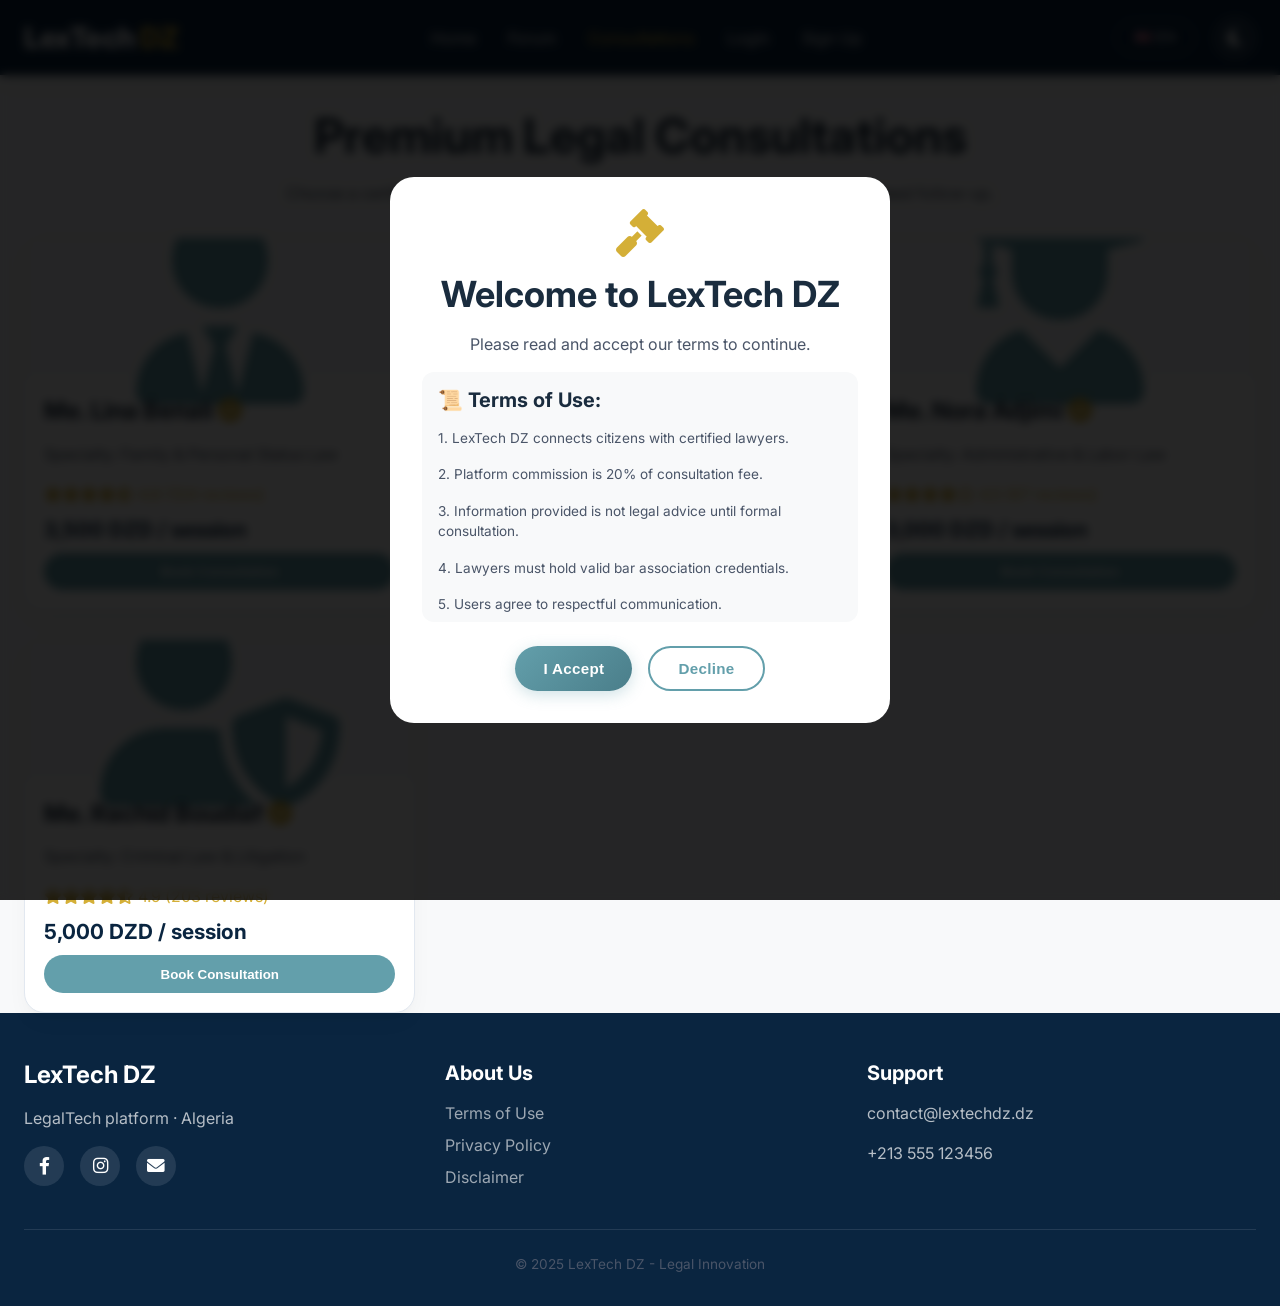
==== consultations.html @ 75316608 "Add files via upload" ====
<!DOCTYPE html>
<html lang="en">
<head>
  <meta charset="UTF-8">
  <meta name="viewport" content="width=device-width, initial-scale=1.0">
  <title>LexTech DZ - Premium Consultations</title>
  <link rel="stylesheet" href="https://cdnjs.cloudflare.com/ajax/libs/font-awesome/6.0.0-beta3/css/all.min.css">
  <link href="https://fonts.googleapis.com/css2?family=Inter:opsz,wght@300;400;500;600;700;800&display=swap" rel="stylesheet">
  <link rel="stylesheet" href="css/style.css">
  <link rel="stylesheet" href="css/responsive.css">
</head>
<body>
  <header class="site-header">
    <div class="container header-flex">
      <div class="logo"><a href="index.html">LexTech <span>DZ</span></a></div>
      <nav class="main-nav" id="mainNav">
        <ul>
          <li><a href="index.html" data-i18n="nav_home">Home</a></li>
          <li><a href="forum.html" data-i18n="nav_forum">Forum</a></li>
          <li><a href="consultations.html" class="active" data-i18n="nav_consultations">Consultations</a></li>
          <li><a href="login.html" data-i18n="nav_login">Login</a></li>
          <li><a href="register.html" data-i18n="nav_register">Sign Up</a></li>
        </ul>
      </nav>
      <div class="header-actions">
        <button id="langToggleBtn" class="lang-toggle-btn"><span id="currentLangLabel">🇬🇧 EN</span></button>
        <button id="darkModeToggle" class="dark-toggle"><i class="fas fa-moon"></i></button>
        <div class="mobile-menu-icon" id="mobileMenuIcon"><i class="fas fa-bars"></i></div>
      </div>
    </div>
  </header>

  <main>
    <div class="container">
      <div class="forum-header" style="text-align:center;">
        <h1 data-i18n="consult_title">Premium Legal Consultations</h1>
        <p data-i18n="consult_sub">Choose a certified lawyer and book a private session. Secure payment & guaranteed follow-up.</p>
      </div>

      <div class="consultations-grid" id="lawyersGrid">
        <div class="lawyer-card">
          <div class="lawyer-img"><i class="fas fa-user-tie fa-4x"></i></div>
          <div class="lawyer-info">
            <h3>Me. Lina Benali <i class="fas fa-check-circle gold-badge"></i></h3>
            <p>Specialty: Family & Personal Status Law</p>
            <div class="rating"><i class="fas fa-star"></i><i class="fas fa-star"></i><i class="fas fa-star"></i><i class="fas fa-star"></i><i class="fas fa-star-half-alt"></i> 4.8 (124 reviews)</div>
            <div class="fee">3,500 DZD / session</div>
            <button class="btn-book book-consult-btn" data-name="Me. Lina Benali" data-fee="3500" data-i18n="book_btn">Book Consultation</button>
          </div>
        </div>
        <div class="lawyer-card">
          <div class="lawyer-img"><i class="fas fa-user-astronaut fa-4x"></i></div>
          <div class="lawyer-info">
            <h3>Me. Samir Khelifa <i class="fas fa-check-circle gold-badge"></i></h3>
            <p>Specialty: Commercial & Corporate Law</p>
            <div class="rating"><i class="fas fa-star"></i><i class="fas fa-star"></i><i class="fas fa-star"></i><i class="fas fa-star"></i><i class="fas fa-star"></i> 5.0 (89 reviews)</div>
            <div class="fee">4,500 DZD / session</div>
            <button class="btn-book book-consult-btn" data-name="Me. Samir Khelifa" data-fee="4500" data-i18n="book_btn">Book Consultation</button>
          </div>
        </div>
        <div class="lawyer-card">
          <div class="lawyer-img"><i class="fas fa-user-graduate fa-4x"></i></div>
          <div class="lawyer-info">
            <h3>Me. Nora Adjimi <i class="fas fa-check-circle gold-badge"></i></h3>
            <p>Specialty: Administrative & Labor Law</p>
            <div class="rating"><i class="fas fa-star"></i><i class="fas fa-star"></i><i class="fas fa-star"></i><i class="fas fa-star"></i><i class="far fa-star"></i> 4.5 (67 reviews)</div>
            <div class="fee">3,000 DZD / session</div>
            <button class="btn-book book-consult-btn" data-name="Me. Nora Adjimi" data-fee="3000" data-i18n="book_btn">Book Consultation</button>
          </div>
        </div>
        <div class="lawyer-card">
          <div class="lawyer-img"><i class="fas fa-user-shield fa-4x"></i></div>
          <div class="lawyer-info">
            <h3>Me. Rachid Boudiaf <i class="fas fa-check-circle gold-badge"></i></h3>
            <p>Specialty: Criminal Law & Litigation</p>
            <div class="rating"><i class="fas fa-star"></i><i class="fas fa-star"></i><i class="fas fa-star"></i><i class="fas fa-star"></i><i class="fas fa-star-half-alt"></i> 4.9 (203 reviews)</div>
            <div class="fee">5,000 DZD / session</div>
            <button class="btn-book book-consult-btn" data-name="Me. Rachid Boudiaf" data-fee="5000" data-i18n="book_btn">Book Consultation</button>
          </div>
        </div>
      </div>
    </div>

    <div id="paymentModal" class="modal" style="display:none;">
      <div class="modal-content">
        <span class="close-modal">&times;</span>
        <h3>Simulate Payment</h3>
        <p>Booking with <strong id="modalLawyerName"></strong></p>
        <p>Amount: <strong id="modalAmount"></strong> DZD</p>
        <button id="simulatePayBtn" class="btn-primary">Confirm Payment</button>
        <div id="paymentResult" style="margin-top:1rem;"></div>
      </div>
    </div>
  </main>

  <footer class="footer">
    <div class="container">
      <div class="footer-grid">
        <div class="footer-col"><h3>LexTech DZ</h3><p data-i18n="footer_tagline">LegalTech platform · Algeria</p><div class="social-links"><a href="#"><i class="fab fa-facebook-f"></i></a><a href="#"><i class="fab fa-instagram"></i></a><a href="#"><i class="fas fa-envelope"></i></a></div></div>
        <div class="footer-col"><h4 data-i18n="footer_about">About Us</h4><ul><li><a href="terms.html" data-i18n="footer_terms">Terms of Use</a></li><li><a href="privacy.html" data-i18n="footer_privacy">Privacy Policy</a></li><li><a href="disclaimer.html" data-i18n="footer_disclaimer">Disclaimer</a></li></ul></div>
        <div class="footer-col"><h4 data-i18n="footer_support">Support</h4><p>contact@lextechdz.dz</p><p>+213 555 123456</p></div>
      </div>
      <div class="footer-bottom"><p>&copy; 2025 LexTech DZ - <span data-i18n="footer_copyright">Legal Innovation</span></p></div>
    </div>
  </footer>

  <script src="js/main.js"></script>
  <script src="js/payment-mock.js"></script>
  <script>
    const modal = document.getElementById('paymentModal');
    const btns = document.querySelectorAll('.book-consult-btn');
    const closeSpan = document.querySelector('.close-modal');
    const modalLawyer = document.getElementById('modalLawyerName');
    const modalAmountSpan = document.getElementById('modalAmount');
    let currentLawyerName = '', currentFee = 0;
    btns.forEach(btn => {
      btn.addEventListener('click', () => {
        currentLawyerName = btn.getAttribute('data-name');
        currentFee = parseInt(btn.getAttribute('data-fee'));
        modalLawyer.innerText = currentLawyerName;
        modalAmountSpan.innerText = currentFee;
        modal.style.display = 'flex';
      });
    });
    closeSpan.onclick = () => modal.style.display = 'none';
    window.onclick = (e) => { if(e.target === modal) modal.style.display = 'none'; };
    document.getElementById('simulatePayBtn').addEventListener('click', () => {
      if(window.LexTechPayment) {
        window.LexTechPayment.simulatePayment(currentLawyerName, currentFee);
      } else {
        const platformShare = currentFee * 0.2;
        const lawyerShare = currentFee * 0.8;
        document.getElementById('paymentResult').innerHTML = `<div style="background:#e6f7e6; padding:1rem; border-radius:8px;">✅ Payment successful! Platform (20%): ${platformShare} DZD | Lawyer receives: ${lawyerShare} DZD.</div>`;
      }
    });
  </script>
</body>
</html>
---- css/style.css ----
/* ========================================
   LEXTECH DZ - MAIN STYLESHEET
   Colors: Navy Blue (#0A2540) | Cyan (#639FAB) | Gold (#D4AF37)
   ======================================== */

/* ========== ROOT VARIABLES (الوضع النهاري) ========== */
:root {
  --primary: #0A2540;
  --primary-dark: #051a2c;
  --accent: #639FAB;
  --accent-light: #7fb9c4;
  --accent-dark: #4a7e8a;
  --gold: #D4AF37;
  --gold-light: #e6c45e;
  --gold-dark: #b8942a;
  --bg-light: #F8F9FA;
  --bg-white: #ffffff;
  --text-dark: #1a2c3e;
  --text-gray: #4a5568;
  --text-light: #718096;
  --border-light: #e2e8f0;
  --card-shadow: 0 10px 25px -5px rgba(0,0,0,0.05), 0 8px 10px -6px rgba(0,0,0,0.02);
  --card-shadow-hover: 0 20px 30px -12px rgba(0,0,0,0.1);
  --transition: all 0.3s cubic-bezier(0.4, 0, 0.2, 1);
  --radius-sm: 8px;
  --radius-md: 12px;
  --radius-lg: 20px;
  --radius-xl: 40px;
}

/* ========== DARK MODE (وضع ليلي مريح للعين) ========== */
body.dark {
  --primary: #0f172a;
  --primary-dark: #020617;
  --accent: #38bdf8;
  --accent-light: #7dd3fc;
  --accent-dark: #0284c7;
  --gold: #fbbf24;
  --gold-light: #fcd34d;
  --gold-dark: #d97706;
  --bg-light: #0f172a;
  --bg-white: #1e293b;
  --text-dark: #e2e8f0;
  --text-gray: #94a3b8;
  --text-light: #64748b;
  --border-light: #334155;
  --card-shadow: 0 10px 25px -5px rgba(0,0,0,0.3);
  --card-shadow-hover: 0 20px 30px -12px rgba(0,0,0,0.4);
}

/* ========== GLOBAL RESET & BASE ========== */
* {
  margin: 0;
  padding: 0;
  box-sizing: border-box;
}

body {
  font-family: 'Inter', sans-serif;
  background: var(--bg-light);
  color: var(--text-dark);
  transition: var(--transition);
  line-height: 1.5;
  font-size: 16px;
}

.container {
  max-width: 1280px;
  margin: 0 auto;
  padding: 0 24px;
}

/* ========== TYPOGRAPHY ========== */
h1, h2, h3, h4, h5, h6 {
  font-weight: 700;
  line-height: 1.2;
  margin-bottom: 1rem;
}

h1 { font-size: 3rem; }
h2 { font-size: 2.25rem; }
h3 { font-size: 1.5rem; }
h4 { font-size: 1.25rem; }

p {
  margin-bottom: 1rem;
  color: var(--text-gray);
}

a {
  text-decoration: none;
  color: inherit;
}

.section-title {
  text-align: center;
  margin-bottom: 3rem;
  position: relative;
}

.section-title::after {
  content: '';
  display: block;
  width: 60px;
  height: 3px;
  background: var(--gold);
  margin: 0.5rem auto 0;
  border-radius: 3px;
}

/* ========== BUTTONS STYLES (أزرار ثلاثية الأبعاد) ========== */
.btn-primary, .btn-outline, .btn-primary-sm, .btn-outline-sm {
  display: inline-flex;
  align-items: center;
  justify-content: center;
  gap: 8px;
  padding: 12px 28px;
  font-weight: 600;
  font-size: 0.95rem;
  border-radius: var(--radius-xl);
  cursor: pointer;
  transition: var(--transition);
  text-decoration: none;
  border: none;
  letter-spacing: 0.3px;
}

.btn-primary {
  background: linear-gradient(135deg, var(--accent) 0%, var(--accent-dark) 100%);
  color: white;
  box-shadow: 0 4px 15px rgba(99, 159, 171, 0.3);
}

.btn-primary:hover {
  transform: translateY(-3px);
  box-shadow: 0 8px 25px rgba(99, 159, 171, 0.4);
  background: linear-gradient(135deg, var(--accent-light) 0%, var(--accent) 100%);
}

.btn-primary:active {
  transform: translateY(2px);
  box-shadow: 0 2px 10px rgba(99, 159, 171, 0.3);
}

.btn-outline {
  background: transparent;
  color: var(--accent);
  border: 2px solid var(--accent);
}

.btn-outline:hover {
  background: var(--accent);
  color: white;
  transform: translateY(-3px);
  box-shadow: 0 8px 20px rgba(99, 159, 171, 0.3);
}

.btn-primary-sm, .btn-outline-sm {
  padding: 8px 20px;
  font-size: 0.85rem;
}

.btn-large {
  padding: 14px 36px;
  font-size: 1.1rem;
}

.btn-block {
  width: 100%;
  justify-content: center;
}

/* ========== HEADER & NAVIGATION ========== */
.site-header {
  background: var(--primary);
  padding: 1rem 0;
  position: sticky;
  top: 0;
  z-index: 1000;
  box-shadow: 0 2px 20px rgba(0,0,0,0.1);
}

.header-flex {
  display: flex;
  justify-content: space-between;
  align-items: center;
  flex-wrap: wrap;
  gap: 1.5rem;
}

.logo a {
  color: white;
  font-size: 1.8rem;
  font-weight: 800;
  text-decoration: none;
  letter-spacing: -0.5px;
}

.logo span {
  color: var(--gold);
}

.main-nav ul {
  display: flex;
  gap: 2rem;
  list-style: none;
  margin: 0;
  padding: 0;
}

.main-nav ul li a {
  color: rgba(255, 255, 255, 0.85);
  text-decoration: none;
  font-weight: 500;
  transition: var(--transition);
  padding: 0.5rem 0;
}

.main-nav ul li a:hover,
.main-nav ul li a.active {
  color: var(--gold);
}

/* ========== HEADER ACTIONS (لغة + وضع ليلي) ========== */
.header-actions {
  display: flex;
  align-items: center;
  gap: 1.2rem;
}

/* زر اللغة الواحد (يتنقل بين EN/FR/AR) */
.lang-toggle-btn {
  background: transparent;
  border: 1px solid rgba(255, 255, 255, 0.3);
  color: white;
  padding: 8px 18px;
  border-radius: var(--radius-xl);
  cursor: pointer;
  font-weight: 500;
  font-size: 0.9rem;
  transition: var(--transition);
}

.lang-toggle-btn:hover {
  background: var(--gold);
  color: var(--primary);
  border-color: var(--gold);
  transform: translateY(-2px);
}

/* زر الوضع الليلي */
.dark-toggle {
  background: rgba(255, 255, 255, 0.1);
  border: 1px solid rgba(255, 255, 255, 0.3);
  border-radius: 50%;
  width: 42px;
  height: 42px;
  display: flex;
  align-items: center;
  justify-content: center;
  cursor: pointer;
  transition: var(--transition);
  color: white;
  font-size: 1.2rem;
}

.dark-toggle:hover {
  background: var(--gold);
  color: var(--primary);
  transform: rotate(15deg);
  border-color: var(--gold);
}

body.dark .dark-toggle {
  background: rgba(255, 255, 255, 0.15);
}

/* أيقونة القائمة للجوال */
.mobile-menu-icon {
  display: none;
  font-size: 1.5rem;
  color: white;
  cursor: pointer;
}

/* ========== HERO SECTION ========== */
.hero {
  position: relative;
  min-height: 90vh;
  display: flex;
  align-items: center;
  background-size: cover;
  background-position: center;
  background-repeat: no-repeat;
}

.hero::before {
  content: '';
  position: absolute;
  top: 0;
  left: 0;
  right: 0;
  bottom: 0;
  background: rgba(0, 0, 0, 0.65);
  z-index: 1;
}

.hero .container {
  position: relative;
  z-index: 2;
}

.hero-content {
  max-width: 700px;
}

.hero-content h1 {
  color: white;
  font-size: 3.2rem;
  font-weight: 800;
  margin-bottom: 1.2rem;
  text-shadow: 0 2px 10px rgba(0,0,0,0.3);
}

.hero-content p {
  color: rgba(255,255,255,0.9);
  font-size: 1.2rem;
  margin-bottom: 2rem;
  text-shadow: 0 1px 5px rgba(0,0,0,0.2);
}

.hero-buttons {
  display: flex;
  gap: 1rem;
  flex-wrap: wrap;
  margin-bottom: 2rem;
}

/* ========== STATS SECTION ========== */
.stats-row {
  display: flex;
  gap: 2.5rem;
  flex-wrap: wrap;
  margin-top: 1rem;
}

.stat {
  text-align: center;
}

.stat span:first-child {
  font-size: 2rem;
  font-weight: 800;
  color: var(--gold);
  display: block;
  margin-bottom: 0.25rem;
}

.stat span:last-child {
  color: rgba(255,255,255,0.8);
  font-size: 0.9rem;
}

/* ========== FEATURES SECTION ========== */
.features {
  padding: 5rem 0;
}

.features-grid {
  display: grid;
  grid-template-columns: repeat(auto-fit, minmax(280px, 1fr));
  gap: 2rem;
}

.feature-card {
  background: var(--bg-white);
  padding: 2rem;
  border-radius: var(--radius-lg);
  text-align: center;
  transition: var(--transition);
  box-shadow: var(--card-shadow);
  border: 1px solid var(--border-light);
}

.feature-card:hover {
  transform: translateY(-8px);
  box-shadow: var(--card-shadow-hover);
}

.feature-card i {
  font-size: 2.5rem;
  color: var(--accent);
  margin-bottom: 1rem;
}

.feature-card h3 {
  margin-bottom: 0.75rem;
  font-size: 1.3rem;
  color: var(--text-dark);
}

.feature-card p {
  color: var(--text-gray);
  font-size: 0.95rem;
  line-height: 1.5;
}

/* ========== CTA BANNER ========== */
.cta-banner {
  background: linear-gradient(135deg, var(--primary) 0%, var(--primary-dark) 100%);
  padding: 4rem 0;
  text-align: center;
  color: white;
}

.cta-banner h2 {
  color: white;
  margin-bottom: 1.5rem;
}

.cta-banner .btn-primary {
  background: var(--gold);
  color: var(--primary);
  box-shadow: none;
}

.cta-banner .btn-primary:hover {
  background: var(--gold-light);
  transform: translateY(-3px);
}

/* ========== FOOTER ========== */
.footer {
  background: var(--primary);
  color: white;
  padding: 3rem 0 1rem;
  margin-top: 0;
}

.footer-grid {
  display: grid;
  grid-template-columns: repeat(auto-fit, minmax(220px, 1fr));
  gap: 2rem;
  margin-bottom: 2rem;
}

.footer-col h3, .footer-col h4 {
  color: white;
  margin-bottom: 1rem;
}

.footer-col p {
  color: rgba(255, 255, 255, 0.7);
}

.footer-col ul {
  list-style: none;
  padding: 0;
}

.footer-col ul li {
  margin-bottom: 0.5rem;
}

.footer-col ul li a {
  color: rgba(255, 255, 255, 0.6);
  text-decoration: none;
  transition: var(--transition);
}

.footer-col ul li a:hover {
  color: var(--gold);
}

/* Social Links */
.social-links {
  display: flex;
  gap: 1rem;
  margin-top: 1rem;
}

.social-links a {
  display: flex;
  align-items: center;
  justify-content: center;
  width: 40px;
  height: 40px;
  background: rgba(255, 255, 255, 0.1);
  border-radius: 50%;
  color: white;
  text-decoration: none;
  transition: var(--transition);
  font-size: 1.1rem;
}

.social-links a:hover {
  background: var(--gold);
  color: var(--primary);
  transform: translateY(-3px);
}

.footer-bottom {
  text-align: center;
  padding-top: 1.5rem;
  border-top: 1px solid rgba(255, 255, 255, 0.1);
  color: rgba(255, 255, 255, 0.5);
  font-size: 0.85rem;
}

/* ========== AUTH PAGES (Login & Register) ========== */
.auth-container {
  display: flex;
  justify-content: center;
  align-items: center;
  min-height: 80vh;
  padding: 2rem;
}

.auth-card {
  background: var(--bg-white);
  padding: 2rem;
  border-radius: var(--radius-lg);
  width: 100%;
  max-width: 450px;
  box-shadow: var(--card-shadow);
  border: 1px solid var(--border-light);
}

.auth-card h2 {
  text-align: center;
  margin-bottom: 1.5rem;
}

.role-tabs {
  display: flex;
  gap: 0.5rem;
  margin-bottom: 1.5rem;
}

.role-tab {
  flex: 1;
  padding: 0.6rem;
  background: var(--bg-light);
  border: 1px solid var(--border-light);
  border-radius: var(--radius-xl);
  cursor: pointer;
  transition: var(--transition);
  font-weight: 500;
}

.role-tab.active {
  background: var(--accent);
  color: white;
  border-color: var(--accent);
}

input, select, textarea {
  width: 100%;
  padding: 0.8rem 1rem;
  margin: 0.5rem 0;
  border: 1px solid var(--border-light);
  border-radius: var(--radius-sm);
  background: var(--bg-white);
  color: var(--text-dark);
  transition: var(--transition);
}

input:focus {
  outline: none;
  border-color: var(--accent);
  box-shadow: 0 0 0 3px rgba(99, 159, 171, 0.2);
}

.form-note {
  font-size: 0.75rem;
  color: var(--text-light);
  margin-top: -0.25rem;
  display: block;
}

.error-message {
  color: #e11d48;
  font-size: 0.85rem;
  margin-top: 0.5rem;
  text-align: center;
}

/* ========== FORUM PAGE STYLES ========== */
.forum-header {
  text-align: center;
  margin: 2rem 0;
}

.forum-categories {
  display: flex;
  flex-wrap: wrap;
  gap: 0.8rem;
  justify-content: center;
  margin-bottom: 2rem;
}

.cat-btn {
  background: var(--bg-white);
  border: 1px solid var(--border-light);
  padding: 0.5rem 1.2rem;
  border-radius: var(--radius-xl);
  cursor: pointer;
  transition: var(--transition);
  font-weight: 500;
}

.cat-btn.active {
  background: var(--accent);
  color: white;
  border-color: var(--accent);
}

.question-card {
  background: var(--bg-white);
  border-radius: var(--radius-lg);
  padding: 1.5rem;
  margin-bottom: 1.5rem;
  box-shadow: var(--card-shadow);
  border: 1px solid var(--border-light);
}

.verified-answer {
  background: rgba(212, 175, 55, 0.1);
  border-left: 4px solid var(--gold);
  padding: 1rem;
  margin-top: 1rem;
  border-radius: var(--radius-sm);
}

.gold-badge {
  color: var(--gold);
  margin-right: 6px;
}

/* ========== CONSULTATIONS PAGE ========== */
.consultations-grid {
  display: grid;
  grid-template-columns: repeat(auto-fill, minmax(300px, 1fr));
  gap: 1.8rem;
  margin-top: 2rem;
}

.lawyer-card {
  background: var(--bg-white);
  border-radius: var(--radius-lg);
  overflow: hidden;
  transition: var(--transition);
  box-shadow: var(--card-shadow);
  border: 1px solid var(--border-light);
}

.lawyer-card:hover {
  transform: translateY(-5px);
  box-shadow: var(--card-shadow-hover);
}

.lawyer-img {
  background: var(--bg-light);
  height: 140px;
  display: flex;
  align-items: center;
  justify-content: center;
  font-size: 3rem;
  color: var(--accent);
}

.lawyer-info {
  padding: 1.2rem;
}

.rating {
  color: var(--gold);
  margin: 0.5rem 0;
}

.fee {
  font-size: 1.3rem;
  font-weight: 700;
  color: var(--primary);
  margin: 0.5rem 0;
}

.btn-book {
  width: 100%;
  background: var(--accent);
  color: white;
  border: none;
  padding: 0.7rem;
  border-radius: var(--radius-xl);
  font-weight: 600;
  cursor: pointer;
  transition: var(--transition);
}

.btn-book:hover {
  background: var(--primary);
}

/* ========== MODAL STYLES ========== */
.modal {
  position: fixed;
  top: 0;
  left: 0;
  width: 100%;
  height: 100%;
  background: rgba(0, 0, 0, 0.7);
  display: flex;
  align-items: center;
  justify-content: center;
  z-index: 1100;
}

.modal-content {
  background: var(--bg-white);
  padding: 2rem;
  border-radius: var(--radius-lg);
  width: 90%;
  max-width: 500px;
  position: relative;
}

.close-modal {
  position: absolute;
  top: 1rem;
  right: 1.5rem;
  font-size: 1.5rem;
  cursor: pointer;
}

/* ========== RTL SUPPORT (للغة العربية) ========== */
[dir="rtl"] {
  text-align: right;
}

[dir="rtl"] .header-flex {
  flex-direction: row-reverse;
}

[dir="rtl"] .hero-buttons {
  flex-direction: row-reverse;
}

[dir="rtl"] .stats-row {
  flex-direction: row-reverse;
  justify-content: flex-start;
}

[dir="rtl"] .social-links {
  flex-direction: row-reverse;
}

/* ========== RESPONSIVE DESIGN ========== */
@media (max-width: 992px) {
  h1 { font-size: 2.5rem; }
  h2 { font-size: 2rem; }
  .hero-content h1 { font-size: 2.5rem; }
}

@media (max-width: 768px) {
  .main-nav {
    display: none;
  }
  
  .main-nav.active {
    display: block;
    position: absolute;
    top: 70px;
    left: 0;
    right: 0;
    background: var(--primary);
    padding: 1rem;
    box-shadow: 0 10px 20px rgba(0,0,0,0.2);
  }
  
  .main-nav.active ul {
    flex-direction: column;
    gap: 1rem;
    text-align: center;
  }
  
  .mobile-menu-icon {
    display: block;
  }
  
  .header-actions {
    gap: 0.8rem;
  }
  
  .lang-toggle-btn {
    padding: 6px 14px;
    font-size: 0.8rem;
  }
  
  .dark-toggle {
    width: 36px;
    height: 36px;
    font-size: 1rem;
  }
  
  .hero-content h1 {
    font-size: 1.8rem;
  }
  
  .hero-content p {
    font-size: 1rem;
  }
  
  .stats-row {
    justify-content: center;
  }
  
  .features-grid {
    grid-template-columns: 1fr;
  }
  
  .consultations-grid {
    grid-template-columns: 1fr;
  }
  
  .footer-grid {
    grid-template-columns: 1fr;
    text-align: center;
  }
  
  .social-links {
    justify-content: center;
  }
  
  .section-title {
    margin-bottom: 2rem;
  }
}

@media (max-width: 480px) {
  .container {
    padding: 0 16px;
  }
  
  .hero-buttons {
    flex-direction: column;
  }
  
  .hero-buttons .btn-primary,
  .hero-buttons .btn-outline {
    width: 100%;
    text-align: center;
  }
  
  .stats-row {
    gap: 1.5rem;
  }
  
  .stat span:first-child {
    font-size: 1.5rem;
  }
}
---- css/responsive.css ----
@media (max-width: 768px) {
  .header-flex { flex-wrap:wrap; }
  .main-nav ul { flex-direction:column; gap:0.5rem; background:var(--primary); padding:1rem; display:none; }
  .main-nav.active ul { display:flex; }
  .hero-grid { flex-direction:column; }
  .stats-row { flex-wrap:wrap; justify-content:center; }
  .consultations-grid { grid-template-columns:1fr; }
}
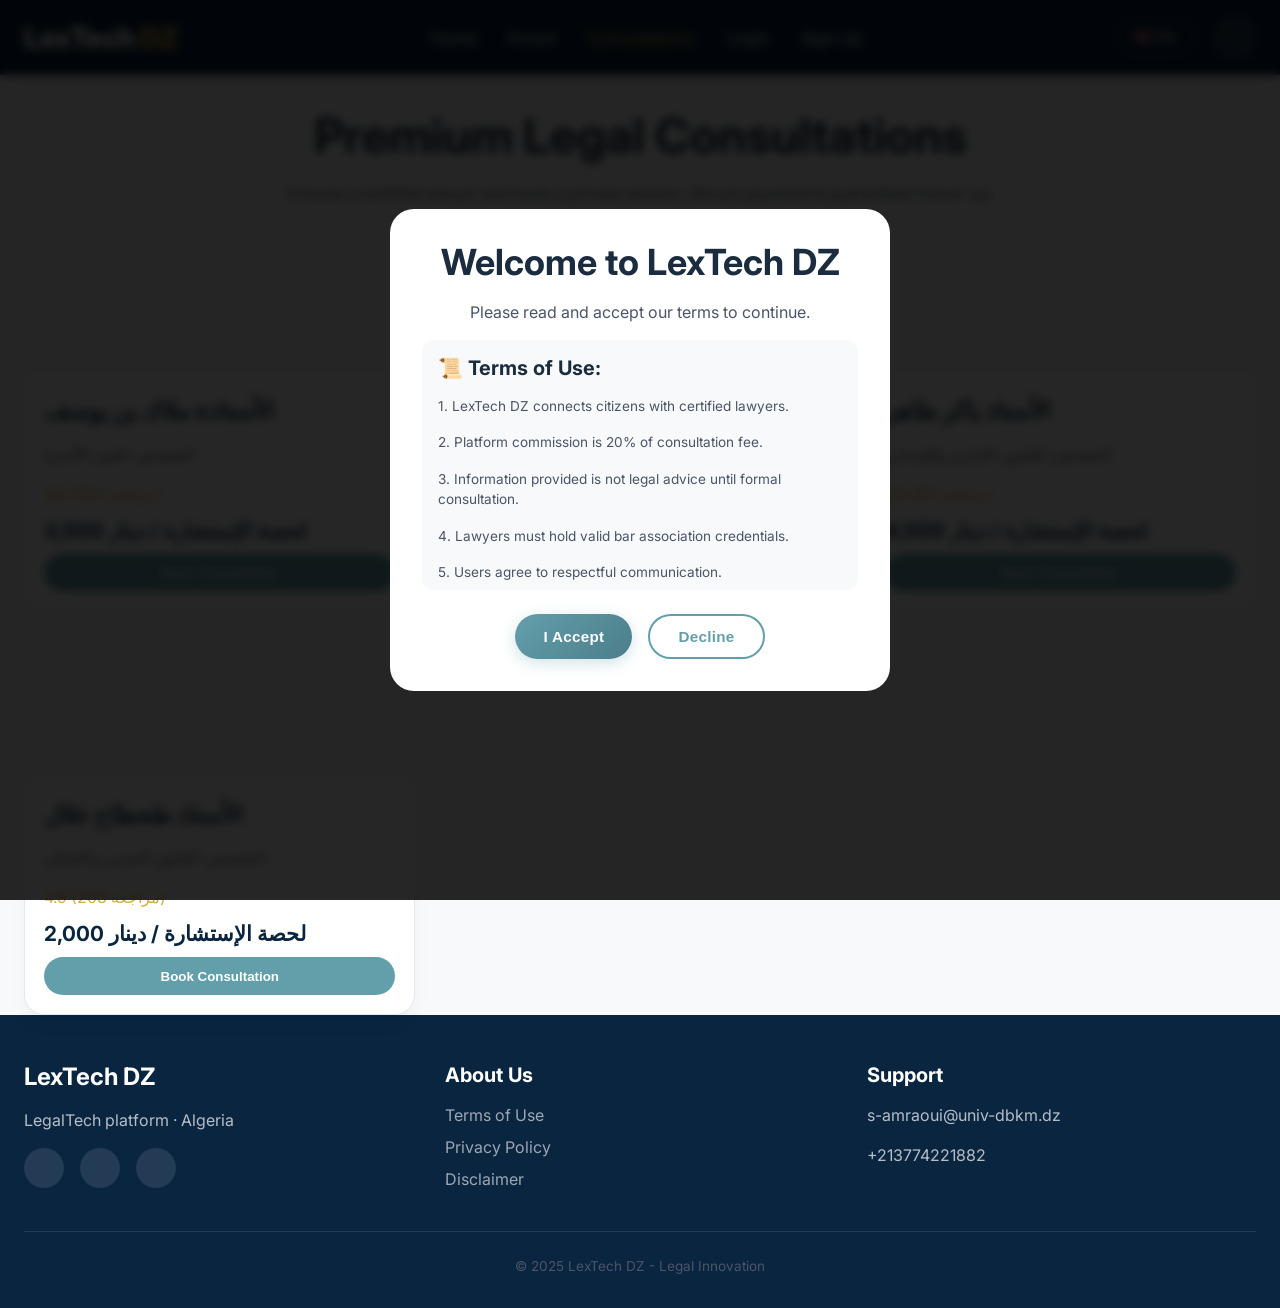
==== commit 4f8cabdc: "Add files via upload" ====
--- a/consultations.html
+++ b/consultations.html
@@ -4,7 +4,7 @@
   <meta charset="UTF-8">
   <meta name="viewport" content="width=device-width, initial-scale=1.0">
   <title>LexTech DZ - Premium Consultations</title>
-  <link rel="stylesheet" href="https://cdnjs.cloudflare.com/ajax/libs/font-awesome/6.0.0-beta3/css/all.min.css">
+  <link rel="stylesheet" href="css/all.min.css">
   <link href="https://fonts.googleapis.com/css2?family=Inter:opsz,wght@300;400;500;600;700;800&display=swap" rel="stylesheet">
   <link rel="stylesheet" href="css/style.css">
   <link rel="stylesheet" href="css/responsive.css">
@@ -41,41 +41,41 @@
         <div class="lawyer-card">
           <div class="lawyer-img"><i class="fas fa-user-tie fa-4x"></i></div>
           <div class="lawyer-info">
-            <h3>Me. Lina Benali <i class="fas fa-check-circle gold-badge"></i></h3>
-            <p>Specialty: Family & Personal Status Law</p>
-            <div class="rating"><i class="fas fa-star"></i><i class="fas fa-star"></i><i class="fas fa-star"></i><i class="fas fa-star"></i><i class="fas fa-star-half-alt"></i> 4.8 (124 reviews)</div>
-            <div class="fee">3,500 DZD / session</div>
-            <button class="btn-book book-consult-btn" data-name="Me. Lina Benali" data-fee="3500" data-i18n="book_btn">Book Consultation</button>
+            <h3>الأستاذة ملاك بن يوسف <i class="fas fa-check-circle gold-badge"></i></h3>
+            <p>التخصص: قانون الأسرة</p>
+            <div class="rating"><i class="fas fa-star"></i><i class="fas fa-star"></i><i class="fas fa-star"></i><i class="fas fa-star"></i><i class="fas fa-star-half-alt"></i> 4.8 (124 مراجعة)</div>
+            <div class="fee">3,500 لحصة الإستشارة / دينار</div>
+            <button class="btn-book book-consult-btn" data-name="الأستاذة ملاك بن يوسف" data-fee="3500" data-i18n="book_btn">Book Consultation</button>
           </div>
         </div>
         <div class="lawyer-card">
           <div class="lawyer-img"><i class="fas fa-user-astronaut fa-4x"></i></div>
           <div class="lawyer-info">
-            <h3>Me. Samir Khelifa <i class="fas fa-check-circle gold-badge"></i></h3>
-            <p>Specialty: Commercial & Corporate Law</p>
-            <div class="rating"><i class="fas fa-star"></i><i class="fas fa-star"></i><i class="fas fa-star"></i><i class="fas fa-star"></i><i class="fas fa-star"></i> 5.0 (89 reviews)</div>
-            <div class="fee">4,500 DZD / session</div>
-            <button class="btn-book book-consult-btn" data-name="Me. Samir Khelifa" data-fee="4500" data-i18n="book_btn">Book Consultation</button>
+            <h3>الأستاذ سمير بن خليفة <i class="fas fa-check-circle gold-badge"></i></h3>
+            <p>التخصص: القانون التجاري و الوظيفي</p>
+            <div class="rating"><i class="fas fa-star"></i><i class="fas fa-star"></i><i class="fas fa-star"></i><i class="fas fa-star"></i><i class="fas fa-star"></i> 5.0 (89 مراجعة)</div>
+            <div class="fee">6,500 لحصة الإستشارة / دينار</div>
+            <button class="btn-book book-consult-btn" data-name="الأستاذ سمير بن خليفة" data-fee="6500" data-i18n="book_btn">Book Consultation</button>
           </div>
         </div>
         <div class="lawyer-card">
           <div class="lawyer-img"><i class="fas fa-user-graduate fa-4x"></i></div>
           <div class="lawyer-info">
-            <h3>Me. Nora Adjimi <i class="fas fa-check-circle gold-badge"></i></h3>
-            <p>Specialty: Administrative & Labor Law</p>
-            <div class="rating"><i class="fas fa-star"></i><i class="fas fa-star"></i><i class="fas fa-star"></i><i class="fas fa-star"></i><i class="far fa-star"></i> 4.5 (67 reviews)</div>
-            <div class="fee">3,000 DZD / session</div>
-            <button class="btn-book book-consult-btn" data-name="Me. Nora Adjimi" data-fee="3000" data-i18n="book_btn">Book Consultation</button>
+            <h3>الأستاذ ياكر طاهر <i class="fas fa-check-circle gold-badge"></i></h3>
+            <p>التخصص: الفانون الإداري والإنساني</p>
+            <div class="rating"><i class="fas fa-star"></i><i class="fas fa-star"></i><i class="fas fa-star"></i><i class="fas fa-star"></i><i class="far fa-star"></i> 4.5 (67 مراجعة)</div>
+            <div class="fee">4,500 لحصة الإستشارة / دينار</div>
+            <button class="btn-book book-consult-btn" data-name="الأستاذ ياكر طاهر" data-fee="4500" data-i18n="book_btn">Book Consultation</button>
           </div>
         </div>
         <div class="lawyer-card">
           <div class="lawyer-img"><i class="fas fa-user-shield fa-4x"></i></div>
           <div class="lawyer-info">
-            <h3>Me. Rachid Boudiaf <i class="fas fa-check-circle gold-badge"></i></h3>
-            <p>Specialty: Criminal Law & Litigation</p>
-            <div class="rating"><i class="fas fa-star"></i><i class="fas fa-star"></i><i class="fas fa-star"></i><i class="fas fa-star"></i><i class="fas fa-star-half-alt"></i> 4.9 (203 reviews)</div>
-            <div class="fee">5,000 DZD / session</div>
-            <button class="btn-book book-consult-btn" data-name="Me. Rachid Boudiaf" data-fee="5000" data-i18n="book_btn">Book Consultation</button>
+            <h3>الأستاذ طحطاح علال <i class="fas fa-check-circle gold-badge"></i></h3>
+            <p>التخصص: القانون المدني و الجنائي</p>
+            <div class="rating"><i class="fas fa-star"></i><i class="fas fa-star"></i><i class="fas fa-star"></i><i class="fas fa-star"></i><i class="fas fa-star-half-alt"></i> 4.9 (203 مراجعة)</div>
+            <div class="fee">2,000 لحصة الإستشارة / دينار</div>
+            <button class="btn-book book-consult-btn" data-name="Me. Rachid Boudiaf" data-fee="2000" data-i18n="book_btn">Book Consultation</button>
           </div>
         </div>
       </div>
@@ -96,9 +96,9 @@
   <footer class="footer">
     <div class="container">
       <div class="footer-grid">
-        <div class="footer-col"><h3>LexTech DZ</h3><p data-i18n="footer_tagline">LegalTech platform · Algeria</p><div class="social-links"><a href="#"><i class="fab fa-facebook-f"></i></a><a href="#"><i class="fab fa-instagram"></i></a><a href="#"><i class="fas fa-envelope"></i></a></div></div>
+        <div class="footer-col"><h3>LexTech DZ</h3><p data-i18n="footer_tagline">LegalTech platform · Algeria</p><div class="social-links"><a href="https://www.facebook.com/20031219k"><i class="fab fa-facebook-f"></i></a><a href="#"><i class="fab fa-instagram"></i></a><a href="https://www.instagram.com/amraoui_sidahmed"><i class="fas fa-envelope"></i></a></div></div>
         <div class="footer-col"><h4 data-i18n="footer_about">About Us</h4><ul><li><a href="terms.html" data-i18n="footer_terms">Terms of Use</a></li><li><a href="privacy.html" data-i18n="footer_privacy">Privacy Policy</a></li><li><a href="disclaimer.html" data-i18n="footer_disclaimer">Disclaimer</a></li></ul></div>
-        <div class="footer-col"><h4 data-i18n="footer_support">Support</h4><p>contact@lextechdz.dz</p><p>+213 555 123456</p></div>
+        <div class="footer-col"><h4 data-i18n="footer_support">Support</h4><p>s-amraoui@univ-dbkm.dz</p><p>+213774221882</p></div>
       </div>
       <div class="footer-bottom"><p>&copy; 2025 LexTech DZ - <span data-i18n="footer_copyright">Legal Innovation</span></p></div>
     </div>
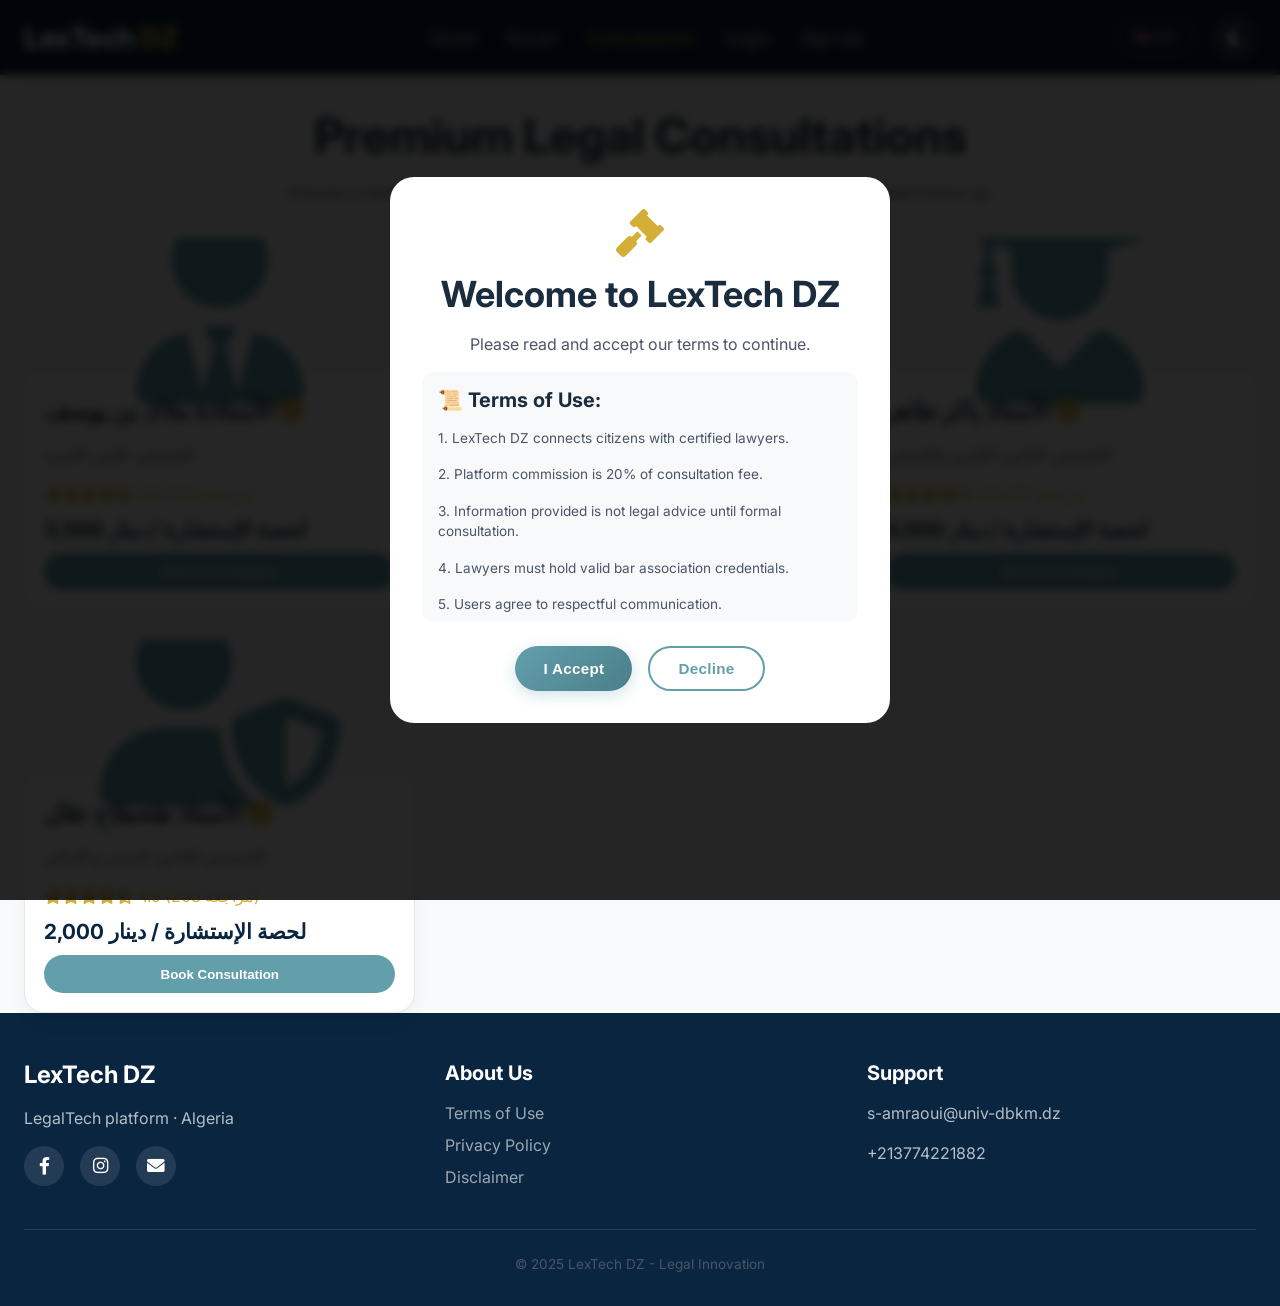
==== commit 7987bc34: "Add files via upload" ====
--- a/consultations.html
+++ b/consultations.html
@@ -4,7 +4,7 @@
   <meta charset="UTF-8">
   <meta name="viewport" content="width=device-width, initial-scale=1.0">
   <title>LexTech DZ - Premium Consultations</title>
-  <link rel="stylesheet" href="css/all.min.css">
+  <link rel="stylesheet" href="https://cdnjs.cloudflare.com/ajax/libs/font-awesome/6.0.0-beta3/css/all.min.css">
   <link href="https://fonts.googleapis.com/css2?family=Inter:opsz,wght@300;400;500;600;700;800&display=swap" rel="stylesheet">
   <link rel="stylesheet" href="css/style.css">
   <link rel="stylesheet" href="css/responsive.css">
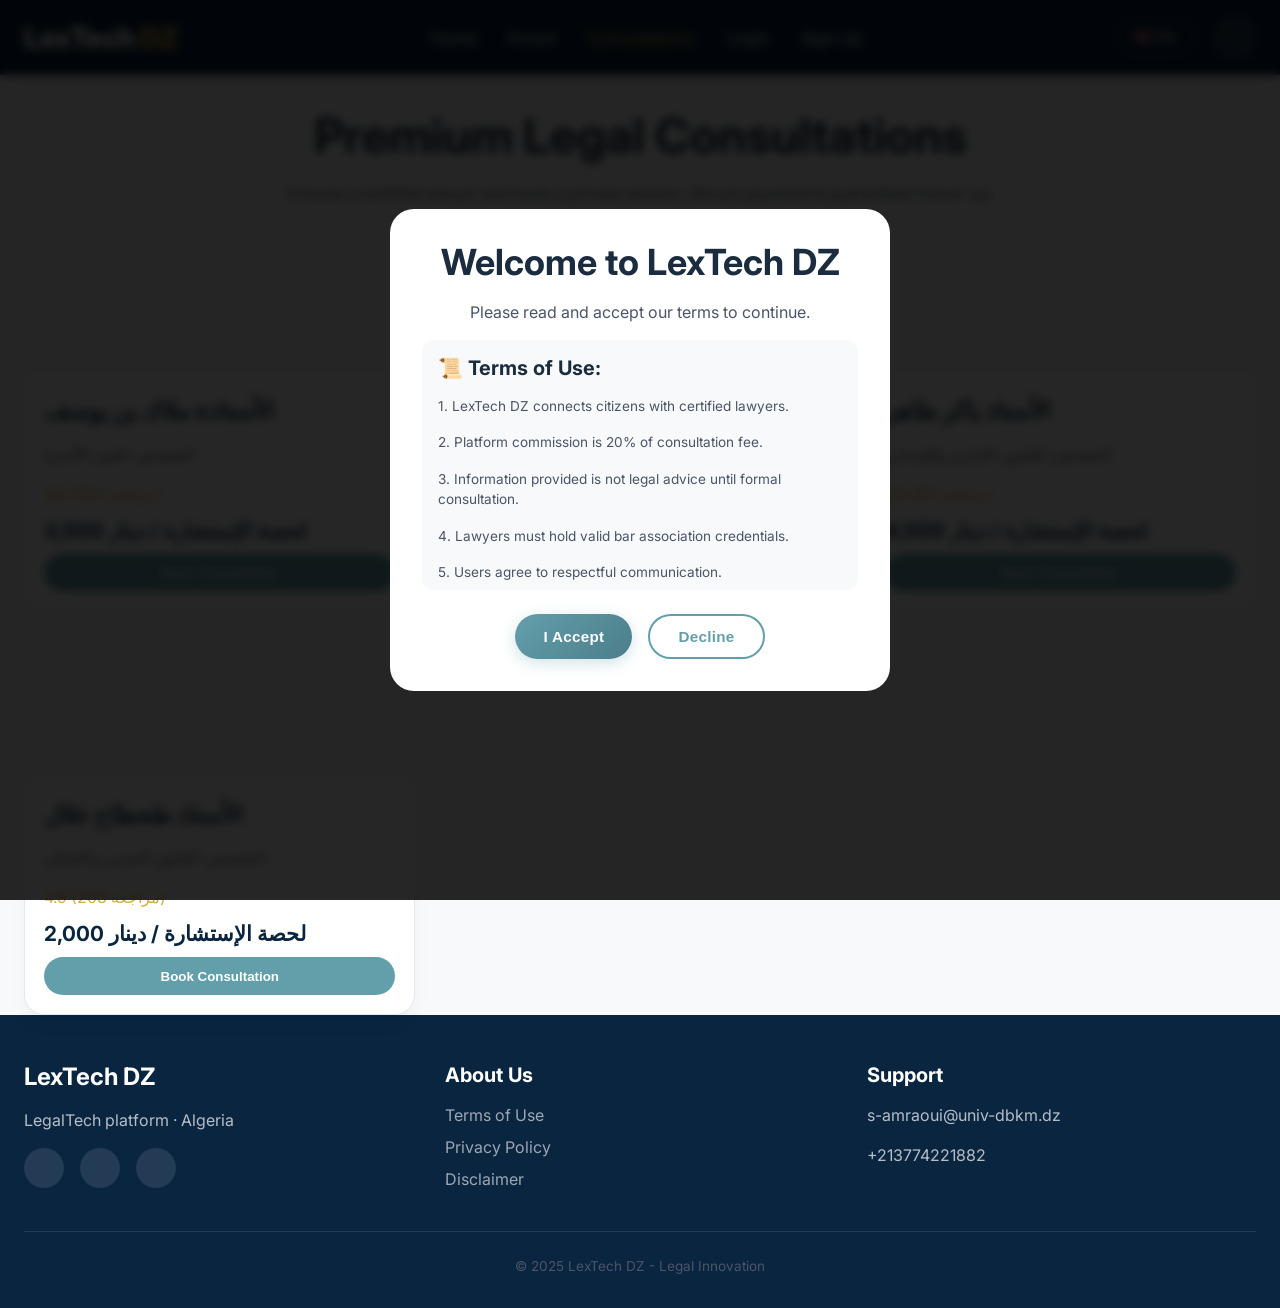
==== commit e4660c48: "Add files via upload" ====
--- a/consultations.html
+++ b/consultations.html
@@ -4,7 +4,7 @@
   <meta charset="UTF-8">
   <meta name="viewport" content="width=device-width, initial-scale=1.0">
   <title>LexTech DZ - Premium Consultations</title>
-  <link rel="stylesheet" href="https://cdnjs.cloudflare.com/ajax/libs/font-awesome/6.0.0-beta3/css/all.min.css">
+  <link rel="stylesheet" href="css/all.min.css">
   <link href="https://fonts.googleapis.com/css2?family=Inter:opsz,wght@300;400;500;600;700;800&display=swap" rel="stylesheet">
   <link rel="stylesheet" href="css/style.css">
   <link rel="stylesheet" href="css/responsive.css">
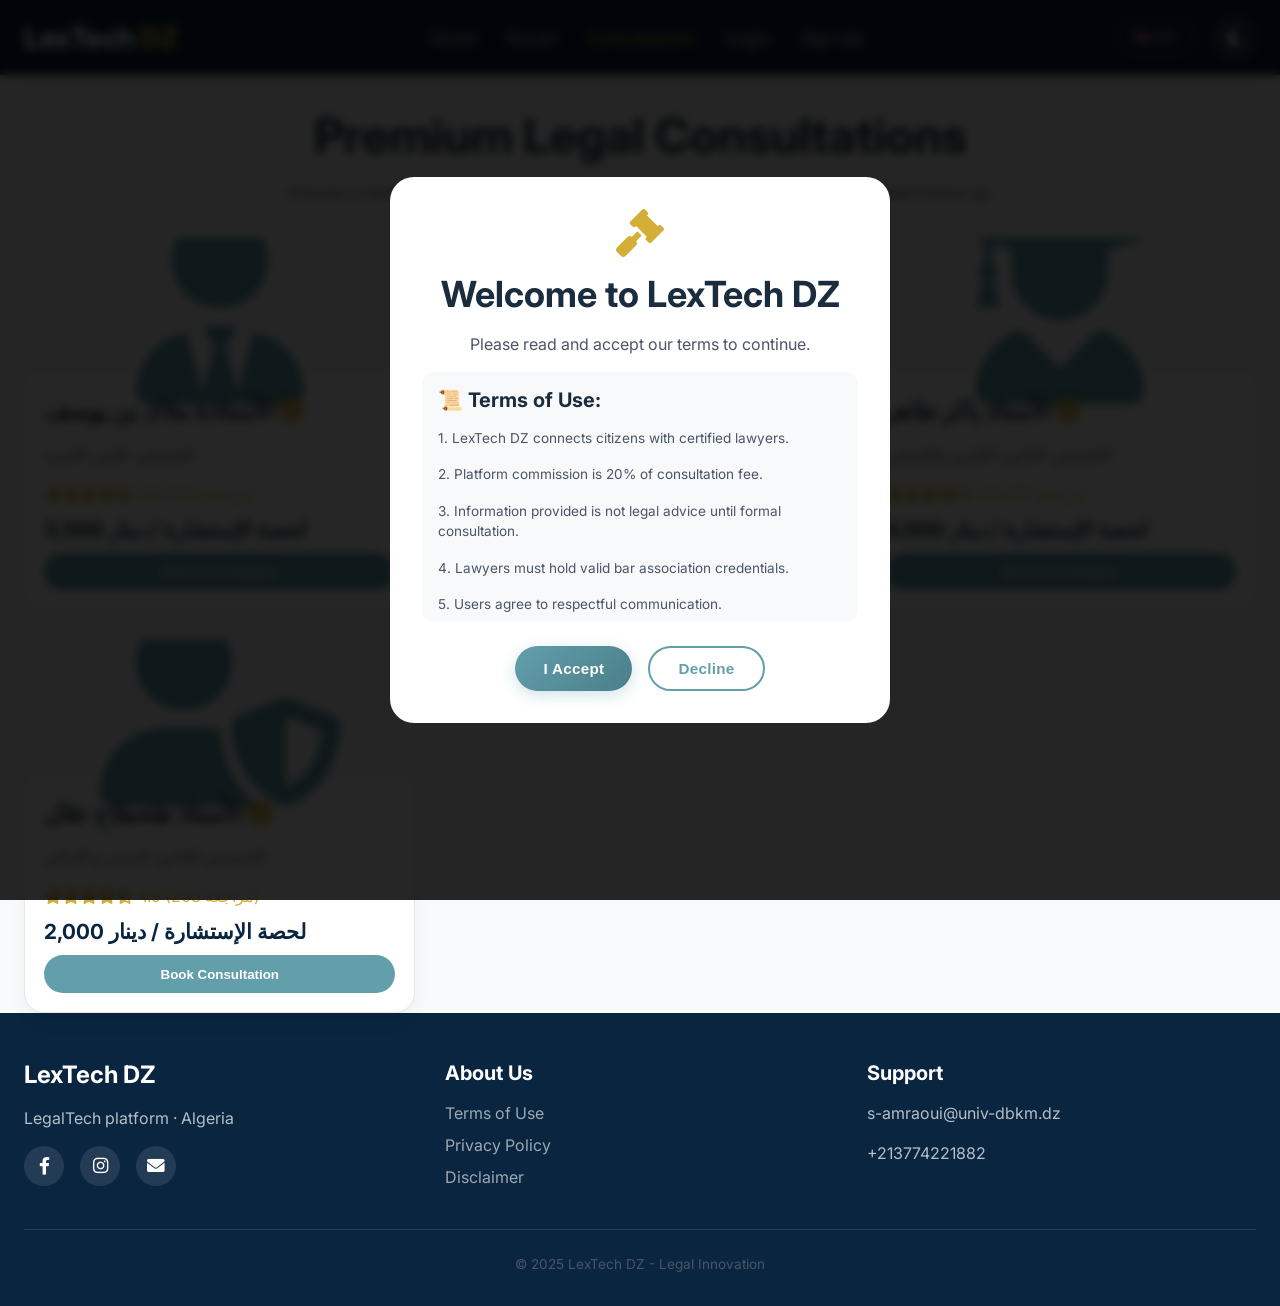
==== commit be00b3e9: "Add files via upload" ====
--- a/consultations.html
+++ b/consultations.html
@@ -4,7 +4,7 @@
   <meta charset="UTF-8">
   <meta name="viewport" content="width=device-width, initial-scale=1.0">
   <title>LexTech DZ - Premium Consultations</title>
-  <link rel="stylesheet" href="css/all.min.css">
+  <link rel="stylesheet" href="https://cdnjs.cloudflare.com/ajax/libs/font-awesome/6.0.0-beta3/css/all.min.css">
   <link href="https://fonts.googleapis.com/css2?family=Inter:opsz,wght@300;400;500;600;700;800&display=swap" rel="stylesheet">
   <link rel="stylesheet" href="css/style.css">
   <link rel="stylesheet" href="css/responsive.css">
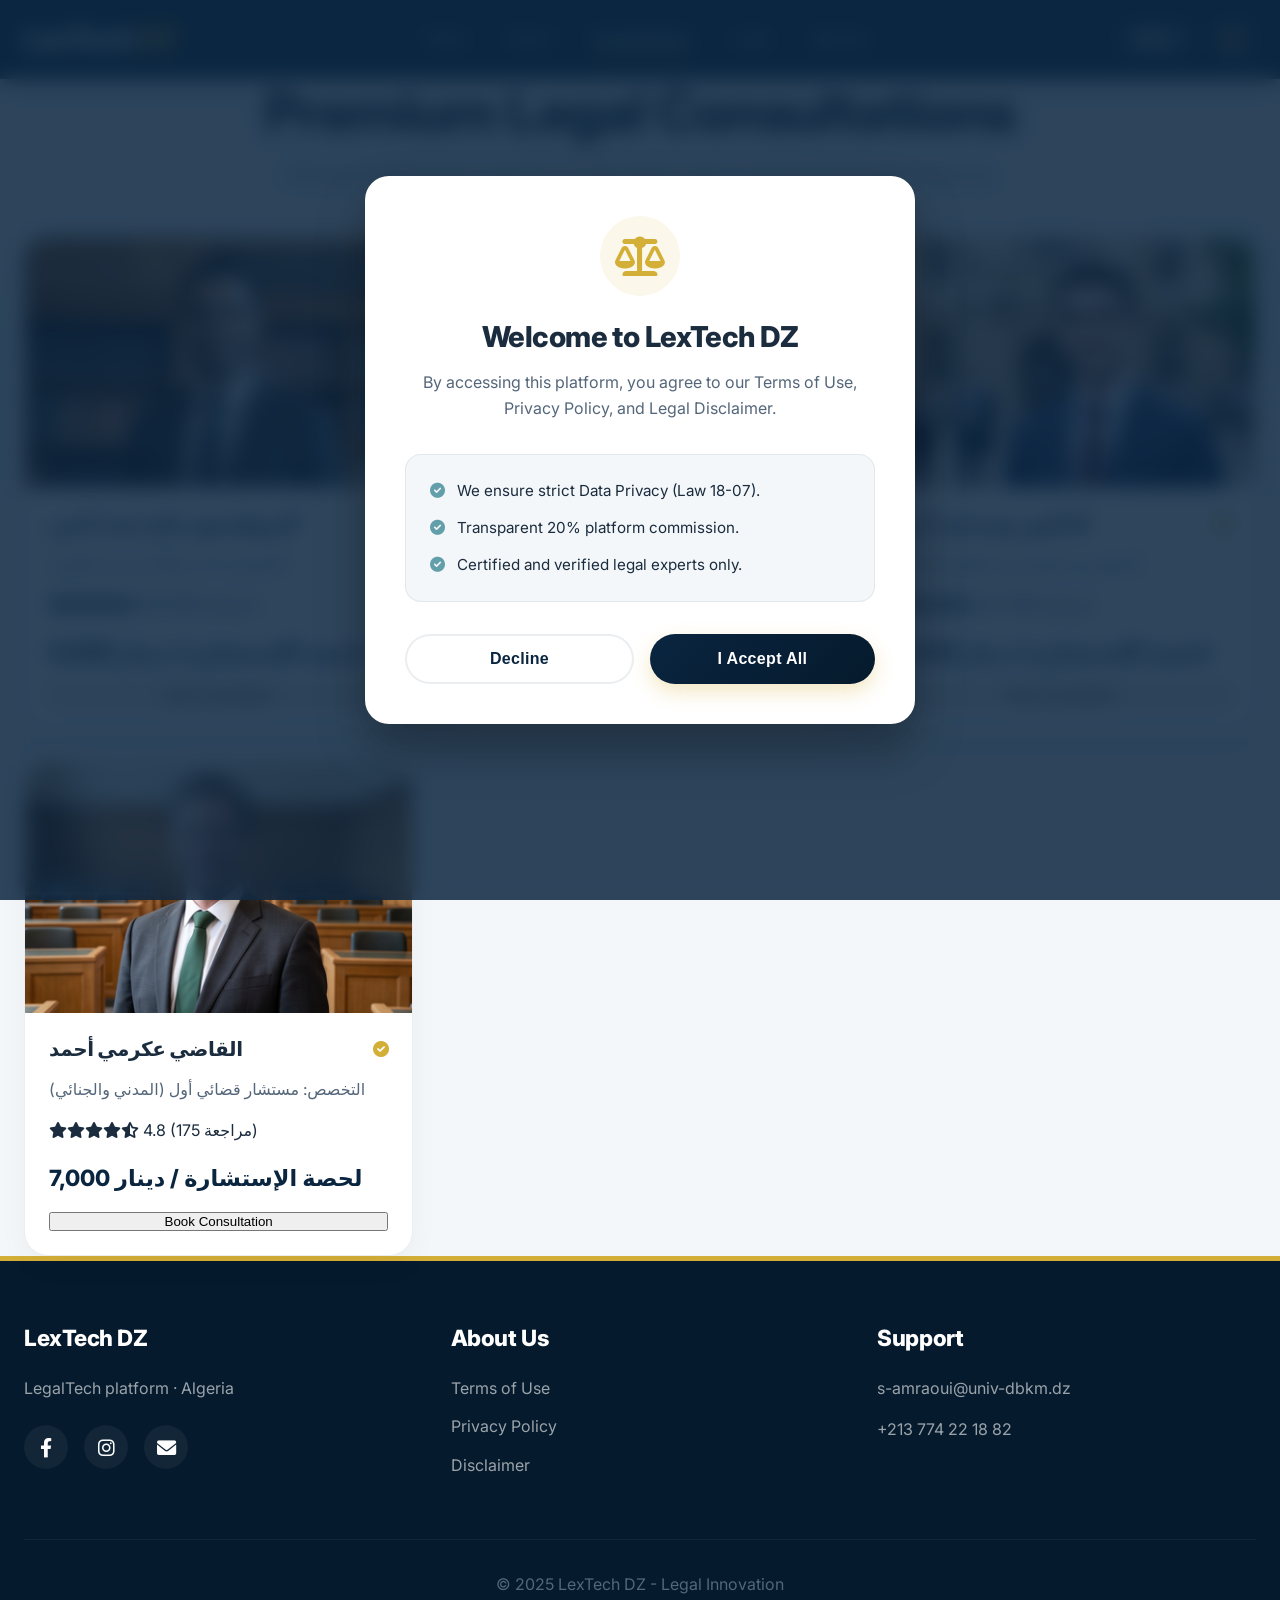
==== commit f72d2ddf: "Add files via upload" ====
--- a/consultations.html
+++ b/consultations.html
@@ -8,6 +8,20 @@
   <link href="https://fonts.googleapis.com/css2?family=Inter:opsz,wght@300;400;500;600;700;800&display=swap" rel="stylesheet">
   <link rel="stylesheet" href="css/style.css">
   <link rel="stylesheet" href="css/responsive.css">
+  <style>
+    /* تنسيق خاص لصور الخبراء لتظهر بشكل احترافي ومتناسق (4x4) */
+    .lawyer-img {
+      height: 250px; /* زيادة الطول قليلاً لتناسب الصور الشخصية */
+      padding: 0; /* إزالة الحواف الداخلية */
+      overflow: hidden;
+    }
+    .lawyer-img img {
+      width: 100%;
+      height: 100%;
+      object-fit: cover; /* يضمن ملء الصورة للمربع دون تشويه أبعادها */
+      object-position: top; /* يركز على وجه الشخص */
+    }
+  </style>
 </head>
 <body>
   <header class="site-header">
@@ -34,50 +48,63 @@
     <div class="container">
       <div class="forum-header" style="text-align:center;">
         <h1 data-i18n="consult_title">Premium Legal Consultations</h1>
-        <p data-i18n="consult_sub">Choose a certified lawyer and book a private session. Secure payment & guaranteed follow-up.</p>
+        <p data-i18n="consult_sub">Choose a certified expert and book a private session. Secure payment & guaranteed follow-up.</p>
       </div>
 
       <div class="consultations-grid" id="lawyersGrid">
+        
         <div class="lawyer-card">
-          <div class="lawyer-img"><i class="fas fa-user-tie fa-4x"></i></div>
+          <div class="lawyer-img">
+            <img src="images/consultations-providers/hadjmohamed-aymen.png" alt="البروفيسور حاج محمد أيمن">
+          </div>
           <div class="lawyer-info">
-            <h3>الأستاذة ملاك بن يوسف <i class="fas fa-check-circle gold-badge"></i></h3>
-            <p>التخصص: قانون الأسرة</p>
-            <div class="rating"><i class="fas fa-star"></i><i class="fas fa-star"></i><i class="fas fa-star"></i><i class="fas fa-star"></i><i class="fas fa-star-half-alt"></i> 4.8 (124 مراجعة)</div>
-            <div class="fee">3,500 لحصة الإستشارة / دينار</div>
-            <button class="btn-book book-consult-btn" data-name="الأستاذة ملاك بن يوسف" data-fee="3500" data-i18n="book_btn">Book Consultation</button>
+            <h3>البروفيسور حاج محمد أيمن <i class="fas fa-check-circle gold-badge"></i></h3>
+            <p>التخصص: باحث وأكاديمي في القانون</p>
+            <div class="rating"><i class="fas fa-star"></i><i class="fas fa-star"></i><i class="fas fa-star"></i><i class="fas fa-star"></i><i class="fas fa-star-half-alt"></i> 4.9 (150 مراجعة)</div>
+            <div class="fee">4,500 لحصة الإستشارة / دينار</div>
+            <button class="btn-book book-consult-btn" data-name="البروفيسور حاج محمد أيمن" data-fee="4500" data-i18n="book_btn">Book Consultation</button>
           </div>
         </div>
+
         <div class="lawyer-card">
-          <div class="lawyer-img"><i class="fas fa-user-astronaut fa-4x"></i></div>
+          <div class="lawyer-img">
+            <img src="images/consultations-providers/azizi-malak.png" alt="القاضية عزيزي ملاك">
+          </div>
           <div class="lawyer-info">
-            <h3>الأستاذ سمير بن خليفة <i class="fas fa-check-circle gold-badge"></i></h3>
-            <p>التخصص: القانون التجاري و الوظيفي</p>
-            <div class="rating"><i class="fas fa-star"></i><i class="fas fa-star"></i><i class="fas fa-star"></i><i class="fas fa-star"></i><i class="fas fa-star"></i> 5.0 (89 مراجعة)</div>
-            <div class="fee">6,500 لحصة الإستشارة / دينار</div>
-            <button class="btn-book book-consult-btn" data-name="الأستاذ سمير بن خليفة" data-fee="6500" data-i18n="book_btn">Book Consultation</button>
+            <h3>القاضية عزيزي ملاك <i class="fas fa-check-circle gold-badge"></i></h3>
+            <p>التخصص: خبيرة في شؤون وقانون الأسرة</p>
+            <div class="rating"><i class="fas fa-star"></i><i class="fas fa-star"></i><i class="fas fa-star"></i><i class="fas fa-star"></i><i class="fas fa-star"></i> 5.0 (210 مراجعة)</div>
+            <div class="fee">6,000 لحصة الإستشارة / دينار</div>
+            <button class="btn-book book-consult-btn" data-name="القاضية عزيزي ملاك" data-fee="6000" data-i18n="book_btn">Book Consultation</button>
           </div>
         </div>
+
         <div class="lawyer-card">
-          <div class="lawyer-img"><i class="fas fa-user-graduate fa-4x"></i></div>
+          <div class="lawyer-img">
+            <img src="images/consultations-providers/bousadi-aymen.png" alt="الدكتور بوسعدي أيمن">
+          </div>
           <div class="lawyer-info">
-            <h3>الأستاذ ياكر طاهر <i class="fas fa-check-circle gold-badge"></i></h3>
-            <p>التخصص: الفانون الإداري والإنساني</p>
-            <div class="rating"><i class="fas fa-star"></i><i class="fas fa-star"></i><i class="fas fa-star"></i><i class="fas fa-star"></i><i class="far fa-star"></i> 4.5 (67 مراجعة)</div>
-            <div class="fee">4,500 لحصة الإستشارة / دينار</div>
-            <button class="btn-book book-consult-btn" data-name="الأستاذ ياكر طاهر" data-fee="4500" data-i18n="book_btn">Book Consultation</button>
+            <h3>الدكتور بوسعدي أيمن <i class="fas fa-check-circle gold-badge"></i></h3>
+            <p>التخصص: مستشار في القانون التجاري</p>
+            <div class="rating"><i class="fas fa-star"></i><i class="fas fa-star"></i><i class="fas fa-star"></i><i class="fas fa-star"></i><i class="far fa-star"></i> 4.7 (95 مراجعة)</div>
+            <div class="fee">5,500 لحصة الإستشارة / دينار</div>
+            <button class="btn-book book-consult-btn" data-name="الدكتور بوسعدي أيمن" data-fee="5500" data-i18n="book_btn">Book Consultation</button>
           </div>
         </div>
+
         <div class="lawyer-card">
-          <div class="lawyer-img"><i class="fas fa-user-shield fa-4x"></i></div>
+          <div class="lawyer-img">
+            <img src="images/consultations-providers/akermi-ahmed.png" alt="القاضي عكرمي أحمد">
+          </div>
           <div class="lawyer-info">
-            <h3>الأستاذ طحطاح علال <i class="fas fa-check-circle gold-badge"></i></h3>
-            <p>التخصص: القانون المدني و الجنائي</p>
-            <div class="rating"><i class="fas fa-star"></i><i class="fas fa-star"></i><i class="fas fa-star"></i><i class="fas fa-star"></i><i class="fas fa-star-half-alt"></i> 4.9 (203 مراجعة)</div>
-            <div class="fee">2,000 لحصة الإستشارة / دينار</div>
-            <button class="btn-book book-consult-btn" data-name="Me. Rachid Boudiaf" data-fee="2000" data-i18n="book_btn">Book Consultation</button>
+            <h3>القاضي عكرمي أحمد <i class="fas fa-check-circle gold-badge"></i></h3>
+            <p>التخصص: مستشار قضائي أول (المدني والجنائي)</p>
+            <div class="rating"><i class="fas fa-star"></i><i class="fas fa-star"></i><i class="fas fa-star"></i><i class="fas fa-star"></i><i class="fas fa-star-half-alt"></i> 4.8 (175 مراجعة)</div>
+            <div class="fee">7,000 لحصة الإستشارة / دينار</div>
+            <button class="btn-book book-consult-btn" data-name="القاضي عكرمي أحمد" data-fee="7000" data-i18n="book_btn">Book Consultation</button>
           </div>
         </div>
+
       </div>
     </div>
 
@@ -96,23 +123,47 @@
   <footer class="footer">
     <div class="container">
       <div class="footer-grid">
-        <div class="footer-col"><h3>LexTech DZ</h3><p data-i18n="footer_tagline">LegalTech platform · Algeria</p><div class="social-links"><a href="https://www.facebook.com/20031219k"><i class="fab fa-facebook-f"></i></a><a href="#"><i class="fab fa-instagram"></i></a><a href="https://www.instagram.com/amraoui_sidahmed"><i class="fas fa-envelope"></i></a></div></div>
-        <div class="footer-col"><h4 data-i18n="footer_about">About Us</h4><ul><li><a href="terms.html" data-i18n="footer_terms">Terms of Use</a></li><li><a href="privacy.html" data-i18n="footer_privacy">Privacy Policy</a></li><li><a href="disclaimer.html" data-i18n="footer_disclaimer">Disclaimer</a></li></ul></div>
-        <div class="footer-col"><h4 data-i18n="footer_support">Support</h4><p>s-amraoui@univ-dbkm.dz</p><p>+213774221882</p></div>
+        <div class="footer-col">
+          <h3>LexTech DZ</h3>
+          <p data-i18n="footer_tagline">LegalTech platform · Algeria</p>
+          <div class="social-links">
+            <a href="https://www.facebook.com/20031219k"><i class="fab fa-facebook-f"></i></a>
+            <a href="https://www.instagram.com/amraoui_sidahmed"><i class="fab fa-instagram"></i></a>
+            <a href="mailto:s-amraoui@univ-dbkm.dz"><i class="fas fa-envelope"></i></a>
+          </div>
+        </div>
+        <div class="footer-col">
+          <h4 data-i18n="footer_about">About Us</h4>
+          <ul>
+            <li><a href="terms.html" data-i18n="footer_terms">Terms of Use</a></li>
+            <li><a href="privacy.html" data-i18n="footer_privacy">Privacy Policy</a></li>
+            <li><a href="disclaimer.html" data-i18n="footer_disclaimer">Disclaimer</a></li>
+          </ul>
+        </div>
+        <div class="footer-col">
+          <h4 data-i18n="footer_support">Support</h4>
+          <p>s-amraoui@univ-dbkm.dz</p>
+          <p>+213 774 22 18 82</p>
+        </div>
       </div>
-      <div class="footer-bottom"><p>&copy; 2025 LexTech DZ - <span data-i18n="footer_copyright">Legal Innovation</span></p></div>
+      <div class="footer-bottom">
+        <p>&copy; 2025 LexTech DZ - <span data-i18n="footer_copyright">Legal Innovation</span></p>
+      </div>
     </div>
   </footer>
 
   <script src="js/main.js"></script>
   <script src="js/payment-mock.js"></script>
   <script>
+    // التحكم في نافذة الدفع والتأكيد
     const modal = document.getElementById('paymentModal');
     const btns = document.querySelectorAll('.book-consult-btn');
     const closeSpan = document.querySelector('.close-modal');
     const modalLawyer = document.getElementById('modalLawyerName');
     const modalAmountSpan = document.getElementById('modalAmount');
+    
     let currentLawyerName = '', currentFee = 0;
+    
     btns.forEach(btn => {
       btn.addEventListener('click', () => {
         currentLawyerName = btn.getAttribute('data-name');
@@ -122,15 +173,22 @@
         modal.style.display = 'flex';
       });
     });
+    
     closeSpan.onclick = () => modal.style.display = 'none';
     window.onclick = (e) => { if(e.target === modal) modal.style.display = 'none'; };
+    
     document.getElementById('simulatePayBtn').addEventListener('click', () => {
       if(window.LexTechPayment) {
         window.LexTechPayment.simulatePayment(currentLawyerName, currentFee);
       } else {
         const platformShare = currentFee * 0.2;
         const lawyerShare = currentFee * 0.8;
-        document.getElementById('paymentResult').innerHTML = `<div style="background:#e6f7e6; padding:1rem; border-radius:8px;">✅ Payment successful! Platform (20%): ${platformShare} DZD | Lawyer receives: ${lawyerShare} DZD.</div>`;
+        document.getElementById('paymentResult').innerHTML = `
+          <div style="background:#e6f7e6; color: #166534; padding:1rem; border-radius:8px; border: 1px solid #bbf7d0;">
+            <i class="fas fa-check-circle"></i> Payment successful!<br>
+            <small>Platform (20%): ${platformShare} DZD | Expert receives (80%): ${lawyerShare} DZD.</small>
+          </div>
+        `;
       }
     });
   </script>
--- a/css/style.css
+++ b/css/style.css
@@ -1,5 +1,5 @@
 /* ========================================
-   LEXTECH DZ - MAIN STYLESHEET
+   LEXTECH DZ - MODERN PREMIUM STYLESHEET
    Colors: Navy Blue (#0A2540) | Cyan (#639FAB) | Gold (#D4AF37)
    ======================================== */
 
@@ -7,64 +7,85 @@
 :root {
   --primary: #0A2540;
   --primary-dark: #051a2c;
+  --primary-rgb: 10, 37, 64;
   --accent: #639FAB;
   --accent-light: #7fb9c4;
   --accent-dark: #4a7e8a;
   --gold: #D4AF37;
-  --gold-light: #e6c45e;
+  --gold-light: #f5d165;
   --gold-dark: #b8942a;
-  --bg-light: #F8F9FA;
+  
+  --bg-light: #F4F7F9;
   --bg-white: #ffffff;
   --text-dark: #1a2c3e;
-  --text-gray: #4a5568;
-  --text-light: #718096;
-  --border-light: #e2e8f0;
-  --card-shadow: 0 10px 25px -5px rgba(0,0,0,0.05), 0 8px 10px -6px rgba(0,0,0,0.02);
-  --card-shadow-hover: 0 20px 30px -12px rgba(0,0,0,0.1);
-  --transition: all 0.3s cubic-bezier(0.4, 0, 0.2, 1);
+  --text-gray: #54667a;
+  --text-light: #8292a5;
+  --border-light: rgba(10, 37, 64, 0.08);
+  
+  /* Modern Shadows */
+  --card-shadow: 0 10px 30px rgba(0, 0, 0, 0.04);
+  --card-shadow-hover: 0 20px 40px rgba(10, 37, 64, 0.12);
+  --glow-shadow: 0 8px 25px rgba(212, 175, 55, 0.25);
+  
+  /* Smooth Transitions */
+  --transition: all 0.4s cubic-bezier(0.16, 1, 0.3, 1);
+  
+  /* Modern Border Radii */
   --radius-sm: 8px;
-  --radius-md: 12px;
-  --radius-lg: 20px;
-  --radius-xl: 40px;
-}
-
-/* ========== DARK MODE (وضع ليلي مريح للعين) ========== */
+  --radius-md: 16px;
+  --radius-lg: 24px;
+  --radius-xl: 50px;
+}
+
+/* ========== DARK MODE (الوضع الليلي) ========== */
 body.dark {
   --primary: #0f172a;
   --primary-dark: #020617;
+  --primary-rgb: 15, 23, 42;
   --accent: #38bdf8;
   --accent-light: #7dd3fc;
   --accent-dark: #0284c7;
   --gold: #fbbf24;
   --gold-light: #fcd34d;
   --gold-dark: #d97706;
-  --bg-light: #0f172a;
+  
+  --bg-light: #0b1120;
   --bg-white: #1e293b;
-  --text-dark: #e2e8f0;
+  --text-dark: #f8fafc;
   --text-gray: #94a3b8;
   --text-light: #64748b;
-  --border-light: #334155;
-  --card-shadow: 0 10px 25px -5px rgba(0,0,0,0.3);
-  --card-shadow-hover: 0 20px 30px -12px rgba(0,0,0,0.4);
-}
-
-/* ========== GLOBAL RESET & BASE ========== */
+  --border-light: rgba(255, 255, 255, 0.05);
+  
+  --card-shadow: 0 10px 30px rgba(0, 0, 0, 0.3);
+  --card-shadow-hover: 0 20px 40px rgba(0, 0, 0, 0.5);
+  --glow-shadow: 0 8px 25px rgba(251, 191, 36, 0.15);
+}
+
+/* ========== GLOBAL RESET ========== */
 * {
   margin: 0;
   padding: 0;
   box-sizing: border-box;
+  -webkit-font-smoothing: antialiased;
+  -moz-osx-font-smoothing: grayscale;
+}
+
+html {
+  scroll-behavior: smooth;
 }
 
 body {
-  font-family: 'Inter', sans-serif;
+  font-family: 'Inter', system-ui, -apple-system, sans-serif;
   background: var(--bg-light);
   color: var(--text-dark);
-  transition: var(--transition);
-  line-height: 1.5;
+  transition: background-color 0.3s ease, color 0.3s ease;
+  line-height: 1.6;
   font-size: 16px;
+  overflow-x: hidden;
 }
 
 .container {
+  width: 100%;
   max-width: 1280px;
   margin: 0 auto;
   padding: 0 24px;
@@ -72,13 +93,14 @@
 
 /* ========== TYPOGRAPHY ========== */
 h1, h2, h3, h4, h5, h6 {
-  font-weight: 700;
+  font-weight: 800;
   line-height: 1.2;
   margin-bottom: 1rem;
-}
-
-h1 { font-size: 3rem; }
-h2 { font-size: 2.25rem; }
+  letter-spacing: -0.02em;
+}
+
+h1 { font-size: 3.5rem; }
+h2 { font-size: 2.5rem; }
 h3 { font-size: 1.5rem; }
 h4 { font-size: 1.25rem; }
 
@@ -90,79 +112,102 @@
 a {
   text-decoration: none;
   color: inherit;
+  transition: var(--transition);
 }
 
 .section-title {
   text-align: center;
-  margin-bottom: 3rem;
+  margin-bottom: 3.5rem;
   position: relative;
-}
+  font-size: 2.5rem;
+  color: var(--primary);
+}
+
+body.dark .section-title { color: var(--text-dark); }
 
 .section-title::after {
   content: '';
   display: block;
-  width: 60px;
-  height: 3px;
-  background: var(--gold);
-  margin: 0.5rem auto 0;
-  border-radius: 3px;
-}
-
-/* ========== BUTTONS STYLES (أزرار ثلاثية الأبعاد) ========== */
+  width: 80px;
+  height: 4px;
+  background: linear-gradient(90deg, var(--gold), transparent);
+  margin: 0.75rem auto 0;
+  border-radius: 4px;
+}
+
+[dir="rtl"] .section-title::after {
+  background: linear-gradient(-90deg, var(--gold), transparent);
+}
+
+/* ========== MODERN BUTTONS ========== */
 .btn-primary, .btn-outline, .btn-primary-sm, .btn-outline-sm {
   display: inline-flex;
   align-items: center;
   justify-content: center;
-  gap: 8px;
-  padding: 12px 28px;
+  gap: 10px;
+  padding: 14px 32px;
   font-weight: 600;
-  font-size: 0.95rem;
+  font-size: 1rem;
   border-radius: var(--radius-xl);
   cursor: pointer;
   transition: var(--transition);
   text-decoration: none;
   border: none;
-  letter-spacing: 0.3px;
+  letter-spacing: 0.02em;
+  position: relative;
+  overflow: hidden;
 }
 
 .btn-primary {
-  background: linear-gradient(135deg, var(--accent) 0%, var(--accent-dark) 100%);
-  color: white;
-  box-shadow: 0 4px 15px rgba(99, 159, 171, 0.3);
+  background: linear-gradient(135deg, var(--primary) 0%, var(--primary-dark) 100%);
+  color: white;
+  box-shadow: 0 8px 20px rgba(10, 37, 64, 0.2);
+}
+
+.btn-primary::before {
+  content: '';
+  position: absolute;
+  top: 0; left: -100%; width: 100%; height: 100%;
+  background: linear-gradient(90deg, transparent, rgba(255,255,255,0.1), transparent);
+  transition: all 0.5s ease;
 }
 
 .btn-primary:hover {
-  transform: translateY(-3px);
-  box-shadow: 0 8px 25px rgba(99, 159, 171, 0.4);
-  background: linear-gradient(135deg, var(--accent-light) 0%, var(--accent) 100%);
-}
-
-.btn-primary:active {
-  transform: translateY(2px);
-  box-shadow: 0 2px 10px rgba(99, 159, 171, 0.3);
+  transform: translateY(-4px);
+  box-shadow: 0 12px 25px rgba(10, 37, 64, 0.3);
+}
+
+.btn-primary:hover::before {
+  left: 100%;
 }
 
 .btn-outline {
-  background: transparent;
-  color: var(--accent);
-  border: 2px solid var(--accent);
+  background: rgba(255, 255, 255, 0.05);
+  color: var(--primary);
+  border: 2px solid var(--border-light);
+  backdrop-filter: blur(5px);
+}
+
+body.dark .btn-outline {
+  color: var(--text-dark);
 }
 
 .btn-outline:hover {
-  background: var(--accent);
-  color: white;
-  transform: translateY(-3px);
-  box-shadow: 0 8px 20px rgba(99, 159, 171, 0.3);
+  background: var(--primary);
+  color: white;
+  border-color: var(--primary);
+  transform: translateY(-4px);
+  box-shadow: 0 12px 25px rgba(10, 37, 64, 0.2);
 }
 
 .btn-primary-sm, .btn-outline-sm {
-  padding: 8px 20px;
-  font-size: 0.85rem;
+  padding: 10px 24px;
+  font-size: 0.9rem;
 }
 
 .btn-large {
-  padding: 14px 36px;
-  font-size: 1.1rem;
+  padding: 16px 42px;
+  font-size: 1.15rem;
 }
 
 .btn-block {
@@ -170,21 +215,35 @@
   justify-content: center;
 }
 
-/* ========== HEADER & NAVIGATION ========== */
+/* تثبيت اتجاه اللوغو دائماً من اليسار لليمين لمنع انقلابه في اللغة العربية */
+.logo a {
+  direction: ltr !important;
+  display: inline-flex;
+  align-items: center;
+  gap: 6px;
+}
+
+/* ========== GLASSMORPHISM HEADER ========== */
 .site-header {
-  background: var(--primary);
+  background: rgba(10, 37, 64, 0.95);
+  backdrop-filter: blur(12px);
+  -webkit-backdrop-filter: blur(12px);
   padding: 1rem 0;
   position: sticky;
   top: 0;
   z-index: 1000;
-  box-shadow: 0 2px 20px rgba(0,0,0,0.1);
+  box-shadow: 0 4px 30px rgba(0, 0, 0, 0.1);
+  border-bottom: 1px solid rgba(255, 255, 255, 0.05);
+}
+
+body.dark .site-header {
+  background: rgba(15, 23, 42, 0.95);
 }
 
 .header-flex {
   display: flex;
   justify-content: space-between;
   align-items: center;
-  flex-wrap: wrap;
   gap: 1.5rem;
 }
 
@@ -194,6 +253,9 @@
   font-weight: 800;
   text-decoration: none;
   letter-spacing: -0.5px;
+  display: flex;
+  align-items: center;
+  gap: 4px;
 }
 
 .logo span {
@@ -202,168 +264,230 @@
 
 .main-nav ul {
   display: flex;
-  gap: 2rem;
+  gap: 2.5rem;
   list-style: none;
   margin: 0;
   padding: 0;
 }
 
 .main-nav ul li a {
-  color: rgba(255, 255, 255, 0.85);
+  color: rgba(255, 255, 255, 0.7);
   text-decoration: none;
   font-weight: 500;
   transition: var(--transition);
   padding: 0.5rem 0;
+  font-size: 0.95rem;
+  position: relative;
+}
+
+.main-nav ul li a::after {
+  content: '';
+  position: absolute;
+  bottom: 0; left: 0; width: 0; height: 2px;
+  background: var(--gold);
+  transition: var(--transition);
 }
 
 .main-nav ul li a:hover,
 .main-nav ul li a.active {
-  color: var(--gold);
-}
-
-/* ========== HEADER ACTIONS (لغة + وضع ليلي) ========== */
+  color: white;
+}
+
+.main-nav ul li a.active::after,
+.main-nav ul li a:hover::after {
+  width: 100%;
+}
+
+/* ========== HEADER ACTIONS ========== */
 .header-actions {
   display: flex;
   align-items: center;
-  gap: 1.2rem;
-}
-
-/* زر اللغة الواحد (يتنقل بين EN/FR/AR) */
+  gap: 1rem;
+}
+
 .lang-toggle-btn {
-  background: transparent;
-  border: 1px solid rgba(255, 255, 255, 0.3);
-  color: white;
-  padding: 8px 18px;
+  background: rgba(255, 255, 255, 0.1);
+  border: 1px solid rgba(255, 255, 255, 0.1);
+  color: white;
+  padding: 8px 20px;
   border-radius: var(--radius-xl);
   cursor: pointer;
-  font-weight: 500;
+  font-weight: 600;
   font-size: 0.9rem;
   transition: var(--transition);
+  display: flex;
+  align-items: center;
+  gap: 8px;
 }
 
 .lang-toggle-btn:hover {
   background: var(--gold);
   color: var(--primary);
-  border-color: var(--gold);
   transform: translateY(-2px);
 }
 
-/* زر الوضع الليلي */
 .dark-toggle {
   background: rgba(255, 255, 255, 0.1);
-  border: 1px solid rgba(255, 255, 255, 0.3);
+  border: 1px solid rgba(255, 255, 255, 0.1);
   border-radius: 50%;
-  width: 42px;
-  height: 42px;
+  width: 44px;
+  height: 44px;
   display: flex;
   align-items: center;
   justify-content: center;
   cursor: pointer;
   transition: var(--transition);
-  color: white;
+  color: var(--gold);
   font-size: 1.2rem;
 }
 
 .dark-toggle:hover {
   background: var(--gold);
   color: var(--primary);
-  transform: rotate(15deg);
-  border-color: var(--gold);
-}
-
-body.dark .dark-toggle {
-  background: rgba(255, 255, 255, 0.15);
-}
-
-/* أيقونة القائمة للجوال */
+  transform: rotate(30deg);
+}
+
 .mobile-menu-icon {
   display: none;
   font-size: 1.5rem;
   color: white;
   cursor: pointer;
-}
-
-/* ========== HERO SECTION ========== */
+  background: rgba(255, 255, 255, 0.1);
+  width: 44px;
+  height: 44px;
+  border-radius: 50%;
+  text-align: center;
+  line-height: 44px;
+}
+
+/* ========== HERO SECTION (VIDEO BACKGROUND) ========== */
 .hero {
   position: relative;
-  min-height: 90vh;
+  min-height: 100vh;
   display: flex;
   align-items: center;
-  background-size: cover;
-  background-position: center;
-  background-repeat: no-repeat;
-}
-
-.hero::before {
-  content: '';
+  overflow: hidden;
+  background-image: none !important;
+  margin-top: -80px; /* يسحب الهيرو للأعلى ليكون خلف الهيدر الشفاف */
+  padding-top: 80px;
+}
+
+.hero-video-bg {
   position: absolute;
-  top: 0;
-  left: 0;
-  right: 0;
-  bottom: 0;
-  background: rgba(0, 0, 0, 0.65);
+  top: 50%;
+  left: 50%;
+  min-width: 100%;
+  min-height: 100%;
+  width: auto;
+  height: auto;
+  transform: translate(-50%, -50%);
+  object-fit: cover;
   z-index: 1;
+  pointer-events: none;
+}
+
+/* تدرج لوني فخم فوق الفيديو */
+.hero-overlay {
+  position: absolute;
+  inset: 0;
+  background: linear-gradient(
+    135deg, 
+    rgba(10, 37, 64, 0.85) 0%, 
+    rgba(10, 37, 64, 0.4) 100%
+  );
+  z-index: 2;
+}
+
+body.dark .hero-overlay {
+  background: linear-gradient(
+    135deg, 
+    rgba(15, 23, 42, 0.9) 0%, 
+    rgba(15, 23, 42, 0.5) 100%
+  );
 }
 
 .hero .container {
   position: relative;
-  z-index: 2;
+  z-index: 3;
+  width: 100%;
 }
 
 .hero-content {
-  max-width: 700px;
+  max-width: 800px;
 }
 
 .hero-content h1 {
   color: white;
-  font-size: 3.2rem;
+  font-size: 4rem;
   font-weight: 800;
-  margin-bottom: 1.2rem;
-  text-shadow: 0 2px 10px rgba(0,0,0,0.3);
+  margin-bottom: 1.5rem;
+  text-shadow: 0 4px 20px rgba(0,0,0,0.4);
+  line-height: 1.1;
 }
 
 .hero-content p {
   color: rgba(255,255,255,0.9);
-  font-size: 1.2rem;
-  margin-bottom: 2rem;
-  text-shadow: 0 1px 5px rgba(0,0,0,0.2);
+  font-size: 1.3rem;
+  margin-bottom: 2.5rem;
+  max-width: 600px;
 }
 
 .hero-buttons {
   display: flex;
-  gap: 1rem;
+  gap: 1.2rem;
   flex-wrap: wrap;
-  margin-bottom: 2rem;
+  margin-bottom: 3rem;
+}
+
+.hero-buttons .btn-primary {
+  background: var(--gold);
+  color: var(--primary);
+  box-shadow: var(--glow-shadow);
+}
+
+.hero-buttons .btn-primary:hover {
+  background: var(--gold-light);
+}
+
+.hero-buttons .btn-outline {
+  color: white;
+  border-color: rgba(255, 255, 255, 0.4);
+}
+.hero-buttons .btn-outline:hover {
+  background: white;
+  color: var(--primary);
 }
 
 /* ========== STATS SECTION ========== */
 .stats-row {
   display: flex;
-  gap: 2.5rem;
+  gap: 3rem;
   flex-wrap: wrap;
-  margin-top: 1rem;
-}
-
-.stat {
-  text-align: center;
+  padding-top: 2rem;
+  border-top: 1px solid rgba(255,255,255,0.1);
 }
 
 .stat span:first-child {
-  font-size: 2rem;
+  font-size: 2.5rem;
   font-weight: 800;
   color: var(--gold);
   display: block;
-  margin-bottom: 0.25rem;
+  line-height: 1;
+  margin-bottom: 0.5rem;
+  text-shadow: 0 2px 10px rgba(212, 175, 55, 0.3);
 }
 
 .stat span:last-child {
   color: rgba(255,255,255,0.8);
-  font-size: 0.9rem;
-}
-
-/* ========== FEATURES SECTION ========== */
+  font-size: 0.95rem;
+  font-weight: 500;
+  text-transform: uppercase;
+  letter-spacing: 1px;
+}
+
+/* ========== MODERN FEATURES SECTION ========== */
 .features {
-  padding: 5rem 0;
+  padding: 6rem 0;
 }
 
 .features-grid {
@@ -374,275 +498,152 @@
 
 .feature-card {
   background: var(--bg-white);
-  padding: 2rem;
+  padding: 2.5rem 2rem;
   border-radius: var(--radius-lg);
   text-align: center;
   transition: var(--transition);
   box-shadow: var(--card-shadow);
   border: 1px solid var(--border-light);
+  position: relative;
+  overflow: hidden;
+  z-index: 1;
+}
+
+.feature-card::before {
+  content: '';
+  position: absolute;
+  top: 0; left: 0; width: 100%; height: 0;
+  background: linear-gradient(180deg, var(--primary) 0%, transparent 100%);
+  opacity: 0.03;
+  z-index: -1;
+  transition: var(--transition);
 }
 
 .feature-card:hover {
-  transform: translateY(-8px);
+  transform: translateY(-10px);
   box-shadow: var(--card-shadow-hover);
+  border-color: rgba(212, 175, 55, 0.3);
+}
+
+.feature-card:hover::before {
+  height: 100%;
 }
 
 .feature-card i {
   font-size: 2.5rem;
-  color: var(--accent);
-  margin-bottom: 1rem;
+  background: linear-gradient(135deg, var(--gold) 0%, #e6c45e 100%);
+  -webkit-background-clip: text;
+  -webkit-text-fill-color: transparent;
+  margin-bottom: 1.5rem;
+  display: inline-block;
 }
 
 .feature-card h3 {
-  margin-bottom: 0.75rem;
-  font-size: 1.3rem;
+  font-size: 1.35rem;
   color: var(--text-dark);
-}
-
-.feature-card p {
-  color: var(--text-gray);
-  font-size: 0.95rem;
-  line-height: 1.5;
 }
 
 /* ========== CTA BANNER ========== */
 .cta-banner {
   background: linear-gradient(135deg, var(--primary) 0%, var(--primary-dark) 100%);
-  padding: 4rem 0;
+  padding: 5rem 0;
   text-align: center;
   color: white;
-}
-
-.cta-banner h2 {
-  color: white;
-  margin-bottom: 1.5rem;
-}
-
-.cta-banner .btn-primary {
-  background: var(--gold);
-  color: var(--primary);
-  box-shadow: none;
-}
-
-.cta-banner .btn-primary:hover {
-  background: var(--gold-light);
-  transform: translateY(-3px);
-}
-
-/* ========== FOOTER ========== */
+  position: relative;
+  overflow: hidden;
+}
+
+.cta-banner::before {
+  content: '';
+  position: absolute;
+  top: -50%; left: -50%; width: 200%; height: 200%;
+  background: radial-gradient(circle, rgba(212,175,55,0.1) 0%, transparent 60%);
+}
+
+.cta-banner .container { position: relative; z-index: 2; }
+.cta-banner h2 { font-size: 2.5rem; margin-bottom: 2rem; }
+.cta-banner .btn-primary { background: var(--gold); color: var(--primary); box-shadow: var(--glow-shadow); }
+
+/* ========== MODERN FOOTER ========== */
 .footer {
-  background: var(--primary);
-  color: white;
-  padding: 3rem 0 1rem;
-  margin-top: 0;
+  background: var(--primary-dark);
+  color: white;
+  padding: 4rem 0 1.5rem;
+  border-top: 5px solid var(--gold);
 }
 
 .footer-grid {
   display: grid;
-  grid-template-columns: repeat(auto-fit, minmax(220px, 1fr));
-  gap: 2rem;
-  margin-bottom: 2rem;
+  grid-template-columns: repeat(auto-fit, minmax(250px, 1fr));
+  gap: 3rem;
+  margin-bottom: 3rem;
 }
 
 .footer-col h3, .footer-col h4 {
   color: white;
-  margin-bottom: 1rem;
-}
-
-.footer-col p {
-  color: rgba(255, 255, 255, 0.7);
-}
-
-.footer-col ul {
-  list-style: none;
-  padding: 0;
-}
-
-.footer-col ul li {
-  margin-bottom: 0.5rem;
-}
-
-.footer-col ul li a {
-  color: rgba(255, 255, 255, 0.6);
-  text-decoration: none;
-  transition: var(--transition);
-}
-
-.footer-col ul li a:hover {
-  color: var(--gold);
-}
-
-/* Social Links */
-.social-links {
-  display: flex;
-  gap: 1rem;
-  margin-top: 1rem;
-}
-
+  margin-bottom: 1.5rem;
+  font-size: 1.4rem;
+}
+
+.footer-col p { color: rgba(255, 255, 255, 0.6); }
+
+.footer-col ul { list-style: none; }
+.footer-col ul li { margin-bottom: 0.8rem; }
+.footer-col ul li a { color: rgba(255, 255, 255, 0.6); }
+.footer-col ul li a:hover { color: var(--gold); padding-inline-start: 8px; }
+
+.social-links { display: flex; gap: 1rem; margin-top: 1.5rem; }
 .social-links a {
-  display: flex;
-  align-items: center;
-  justify-content: center;
-  width: 40px;
-  height: 40px;
-  background: rgba(255, 255, 255, 0.1);
+  width: 44px; height: 44px;
+  background: rgba(255,255,255,0.05);
   border-radius: 50%;
-  color: white;
-  text-decoration: none;
-  transition: var(--transition);
-  font-size: 1.1rem;
-}
-
-.social-links a:hover {
-  background: var(--gold);
-  color: var(--primary);
-  transform: translateY(-3px);
-}
+  display: flex; align-items: center; justify-content: center;
+  color: white;
+  font-size: 1.2rem;
+}
+.social-links a:hover { background: var(--gold); color: var(--primary); transform: translateY(-5px); }
 
 .footer-bottom {
   text-align: center;
-  padding-top: 1.5rem;
-  border-top: 1px solid rgba(255, 255, 255, 0.1);
-  color: rgba(255, 255, 255, 0.5);
-  font-size: 0.85rem;
-}
-
-/* ========== AUTH PAGES (Login & Register) ========== */
-.auth-container {
-  display: flex;
-  justify-content: center;
-  align-items: center;
-  min-height: 80vh;
-  padding: 2rem;
-}
-
+  padding-top: 2rem;
+  border-top: 1px solid rgba(255, 255, 255, 0.05);
+  color: rgba(255, 255, 255, 0.4);
+}
+
+/* ========== AUTH & FORUM PAGES ========== */
+.auth-container { min-height: 100vh; display: flex; align-items: center; justify-content: center; padding: 4rem 2rem; background: var(--bg-light); }
 .auth-card {
   background: var(--bg-white);
-  padding: 2rem;
+  padding: 3rem;
   border-radius: var(--radius-lg);
   width: 100%;
-  max-width: 450px;
+  max-width: 480px;
   box-shadow: var(--card-shadow);
   border: 1px solid var(--border-light);
 }
 
-.auth-card h2 {
-  text-align: center;
-  margin-bottom: 1.5rem;
-}
-
-.role-tabs {
-  display: flex;
-  gap: 0.5rem;
-  margin-bottom: 1.5rem;
-}
-
+.role-tabs { display: flex; background: var(--bg-light); border-radius: var(--radius-xl); padding: 4px; margin-bottom: 2rem; }
 .role-tab {
-  flex: 1;
-  padding: 0.6rem;
-  background: var(--bg-light);
-  border: 1px solid var(--border-light);
-  border-radius: var(--radius-xl);
-  cursor: pointer;
-  transition: var(--transition);
-  font-weight: 500;
-}
-
-.role-tab.active {
-  background: var(--accent);
-  color: white;
-  border-color: var(--accent);
-}
+  flex: 1; padding: 10px; border: none; background: transparent; border-radius: var(--radius-xl);
+  font-weight: 600; color: var(--text-gray); cursor: pointer; transition: var(--transition);
+}
+.role-tab.active { background: var(--white); color: var(--primary); box-shadow: 0 2px 10px rgba(0,0,0,0.1); }
+body.dark .role-tab.active { background: var(--accent); color: white; }
 
 input, select, textarea {
-  width: 100%;
-  padding: 0.8rem 1rem;
-  margin: 0.5rem 0;
-  border: 1px solid var(--border-light);
-  border-radius: var(--radius-sm);
-  background: var(--bg-white);
-  color: var(--text-dark);
-  transition: var(--transition);
-}
-
-input:focus {
-  outline: none;
-  border-color: var(--accent);
-  box-shadow: 0 0 0 3px rgba(99, 159, 171, 0.2);
-}
-
-.form-note {
-  font-size: 0.75rem;
-  color: var(--text-light);
-  margin-top: -0.25rem;
-  display: block;
-}
-
-.error-message {
-  color: #e11d48;
-  font-size: 0.85rem;
-  margin-top: 0.5rem;
-  text-align: center;
-}
-
-/* ========== FORUM PAGE STYLES ========== */
-.forum-header {
-  text-align: center;
-  margin: 2rem 0;
-}
-
-.forum-categories {
-  display: flex;
-  flex-wrap: wrap;
-  gap: 0.8rem;
-  justify-content: center;
-  margin-bottom: 2rem;
-}
-
-.cat-btn {
-  background: var(--bg-white);
-  border: 1px solid var(--border-light);
-  padding: 0.5rem 1.2rem;
-  border-radius: var(--radius-xl);
-  cursor: pointer;
-  transition: var(--transition);
-  font-weight: 500;
-}
-
-.cat-btn.active {
-  background: var(--accent);
-  color: white;
-  border-color: var(--accent);
-}
-
-.question-card {
-  background: var(--bg-white);
-  border-radius: var(--radius-lg);
-  padding: 1.5rem;
-  margin-bottom: 1.5rem;
-  box-shadow: var(--card-shadow);
-  border: 1px solid var(--border-light);
-}
-
-.verified-answer {
-  background: rgba(212, 175, 55, 0.1);
-  border-left: 4px solid var(--gold);
-  padding: 1rem;
-  margin-top: 1rem;
-  border-radius: var(--radius-sm);
-}
-
-.gold-badge {
-  color: var(--gold);
-  margin-right: 6px;
-}
-
-/* ========== CONSULTATIONS PAGE ========== */
+  width: 100%; padding: 14px 16px; margin-bottom: 1rem;
+  border: 1px solid var(--border-light); border-radius: var(--radius-md);
+  background: var(--bg-light); color: var(--text-dark);
+  font-family: inherit; font-size: 1rem; transition: var(--transition);
+}
+input:focus, textarea:focus { outline: none; border-color: var(--accent); background: var(--bg-white); box-shadow: 0 0 0 4px rgba(99, 159, 171, 0.1); }
+
+/* ========== CONSULTATIONS & LAWYER CARDS ========== */
 .consultations-grid {
   display: grid;
-  grid-template-columns: repeat(auto-fill, minmax(300px, 1fr));
-  gap: 1.8rem;
-  margin-top: 2rem;
+  grid-template-columns: repeat(auto-fill, minmax(320px, 1fr));
+  gap: 2rem;
+  margin-top: 3rem;
 }
 
 .lawyer-card {
@@ -652,210 +653,65 @@
   transition: var(--transition);
   box-shadow: var(--card-shadow);
   border: 1px solid var(--border-light);
-}
-
-.lawyer-card:hover {
-  transform: translateY(-5px);
-  box-shadow: var(--card-shadow-hover);
-}
+  display: flex; flex-direction: column;
+}
+
+.lawyer-card:hover { transform: translateY(-8px); box-shadow: var(--card-shadow-hover); }
 
 .lawyer-img {
-  background: var(--bg-light);
-  height: 140px;
-  display: flex;
-  align-items: center;
-  justify-content: center;
-  font-size: 3rem;
-  color: var(--accent);
-}
-
-.lawyer-info {
-  padding: 1.2rem;
-}
-
-.rating {
-  color: var(--gold);
-  margin: 0.5rem 0;
-}
-
-.fee {
-  font-size: 1.3rem;
-  font-weight: 700;
-  color: var(--primary);
-  margin: 0.5rem 0;
-}
-
-.btn-book {
-  width: 100%;
-  background: var(--accent);
-  color: white;
-  border: none;
-  padding: 0.7rem;
-  border-radius: var(--radius-xl);
-  font-weight: 600;
-  cursor: pointer;
-  transition: var(--transition);
-}
-
-.btn-book:hover {
-  background: var(--primary);
-}
-
-/* ========== MODAL STYLES ========== */
-.modal {
-  position: fixed;
-  top: 0;
-  left: 0;
-  width: 100%;
-  height: 100%;
-  background: rgba(0, 0, 0, 0.7);
-  display: flex;
-  align-items: center;
-  justify-content: center;
-  z-index: 1100;
-}
-
-.modal-content {
-  background: var(--bg-white);
-  padding: 2rem;
-  border-radius: var(--radius-lg);
-  width: 90%;
-  max-width: 500px;
-  position: relative;
-}
-
-.close-modal {
-  position: absolute;
-  top: 1rem;
-  right: 1.5rem;
-  font-size: 1.5rem;
-  cursor: pointer;
-}
-
-/* ========== RTL SUPPORT (للغة العربية) ========== */
-[dir="rtl"] {
-  text-align: right;
-}
-
-[dir="rtl"] .header-flex {
-  flex-direction: row-reverse;
-}
-
-[dir="rtl"] .hero-buttons {
-  flex-direction: row-reverse;
-}
-
-[dir="rtl"] .stats-row {
-  flex-direction: row-reverse;
-  justify-content: flex-start;
-}
-
-[dir="rtl"] .social-links {
-  flex-direction: row-reverse;
-}
-
-/* ========== RESPONSIVE DESIGN ========== */
+  background: linear-gradient(135deg, var(--bg-light) 0%, #e2e8f0 100%);
+  height: 180px;
+  display: flex; align-items: center; justify-content: center;
+  font-size: 4rem; color: var(--primary);
+}
+body.dark .lawyer-img { background: linear-gradient(135deg, var(--bg-light) 0%, #1e293b 100%); color: var(--accent); }
+
+.lawyer-info { padding: 1.5rem; display: flex; flex-direction: column; flex-grow: 1; }
+.lawyer-info h3 { font-size: 1.25rem; display: flex; align-items: center; justify-content: space-between; }
+.gold-badge { color: var(--gold); font-size: 1rem; }
+.fee { font-size: 1.4rem; font-weight: 800; color: var(--primary); margin: 1rem 0; }
+body.dark .fee { color: var(--accent); }
+.btn-book { margin-top: auto; }
+
+/* ========== RTL (Arabic layout adjustments) ========== */
+[dir="rtl"] { text-align: right; }
+[dir="rtl"] .header-flex, [dir="rtl"] .hero-buttons { flex-direction: row-reverse; }
+[dir="rtl"] .stats-row { flex-direction: row-reverse; justify-content: flex-start; }
+[dir="rtl"] .social-links { flex-direction: row-reverse; }
+[dir="rtl"] .footer-col ul li a:hover { padding-inline-start: 0; padding-inline-end: 8px; }
+
+/* ========== RESPONSIVE DESIGN (Mobile & Tablet) ========== */
 @media (max-width: 992px) {
-  h1 { font-size: 2.5rem; }
-  h2 { font-size: 2rem; }
+  .hero-content h1 { font-size: 3.2rem; }
+  h2 { font-size: 2.2rem; }
+}
+
+@media (max-width: 768px) {
+  .main-nav { display: none; }
+  .main-nav.active {
+    display: block; position: absolute; top: 100%; left: 0; right: 0;
+    background: rgba(10, 37, 64, 0.98); backdrop-filter: blur(15px);
+    padding: 2rem; box-shadow: 0 10px 30px rgba(0,0,0,0.2);
+    border-top: 1px solid rgba(255,255,255,0.1);
+  }
+  body.dark .main-nav.active { background: rgba(15, 23, 42, 0.98); }
+  .main-nav.active ul { flex-direction: column; text-align: center; gap: 1.5rem; }
+  .mobile-menu-icon { display: block; }
+  
   .hero-content h1 { font-size: 2.5rem; }
-}
-
-@media (max-width: 768px) {
-  .main-nav {
-    display: none;
-  }
+  .hero-content p { font-size: 1.1rem; }
+  .hero-buttons { justify-content: center; }
+  .stats-row { justify-content: center; text-align: center; }
   
-  .main-nav.active {
-    display: block;
-    position: absolute;
-    top: 70px;
-    left: 0;
-    right: 0;
-    background: var(--primary);
-    padding: 1rem;
-    box-shadow: 0 10px 20px rgba(0,0,0,0.2);
-  }
-  
-  .main-nav.active ul {
-    flex-direction: column;
-    gap: 1rem;
-    text-align: center;
-  }
-  
-  .mobile-menu-icon {
-    display: block;
-  }
-  
-  .header-actions {
-    gap: 0.8rem;
-  }
-  
-  .lang-toggle-btn {
-    padding: 6px 14px;
-    font-size: 0.8rem;
-  }
-  
-  .dark-toggle {
-    width: 36px;
-    height: 36px;
-    font-size: 1rem;
-  }
-  
-  .hero-content h1 {
-    font-size: 1.8rem;
-  }
-  
-  .hero-content p {
-    font-size: 1rem;
-  }
-  
-  .stats-row {
-    justify-content: center;
-  }
-  
-  .features-grid {
-    grid-template-columns: 1fr;
-  }
-  
-  .consultations-grid {
-    grid-template-columns: 1fr;
-  }
-  
-  .footer-grid {
-    grid-template-columns: 1fr;
-    text-align: center;
-  }
-  
-  .social-links {
-    justify-content: center;
-  }
-  
-  .section-title {
-    margin-bottom: 2rem;
-  }
+  .features-grid, .consultations-grid { grid-template-columns: 1fr; }
+  .footer-grid { text-align: center; }
+  .social-links { justify-content: center; }
 }
 
 @media (max-width: 480px) {
-  .container {
-    padding: 0 16px;
-  }
-  
-  .hero-buttons {
-    flex-direction: column;
-  }
-  
-  .hero-buttons .btn-primary,
-  .hero-buttons .btn-outline {
-    width: 100%;
-    text-align: center;
-  }
-  
-  .stats-row {
-    gap: 1.5rem;
-  }
-  
-  .stat span:first-child {
-    font-size: 1.5rem;
-  }
+  .hero-content h1 { font-size: 2rem; }
+  .hero-buttons { flex-direction: column; width: 100%; }
+  .hero-buttons .btn-primary, .hero-buttons .btn-outline { width: 100%; }
+  .stat span:first-child { font-size: 2rem; }
+  .auth-card { padding: 2rem 1.5rem; }
 }
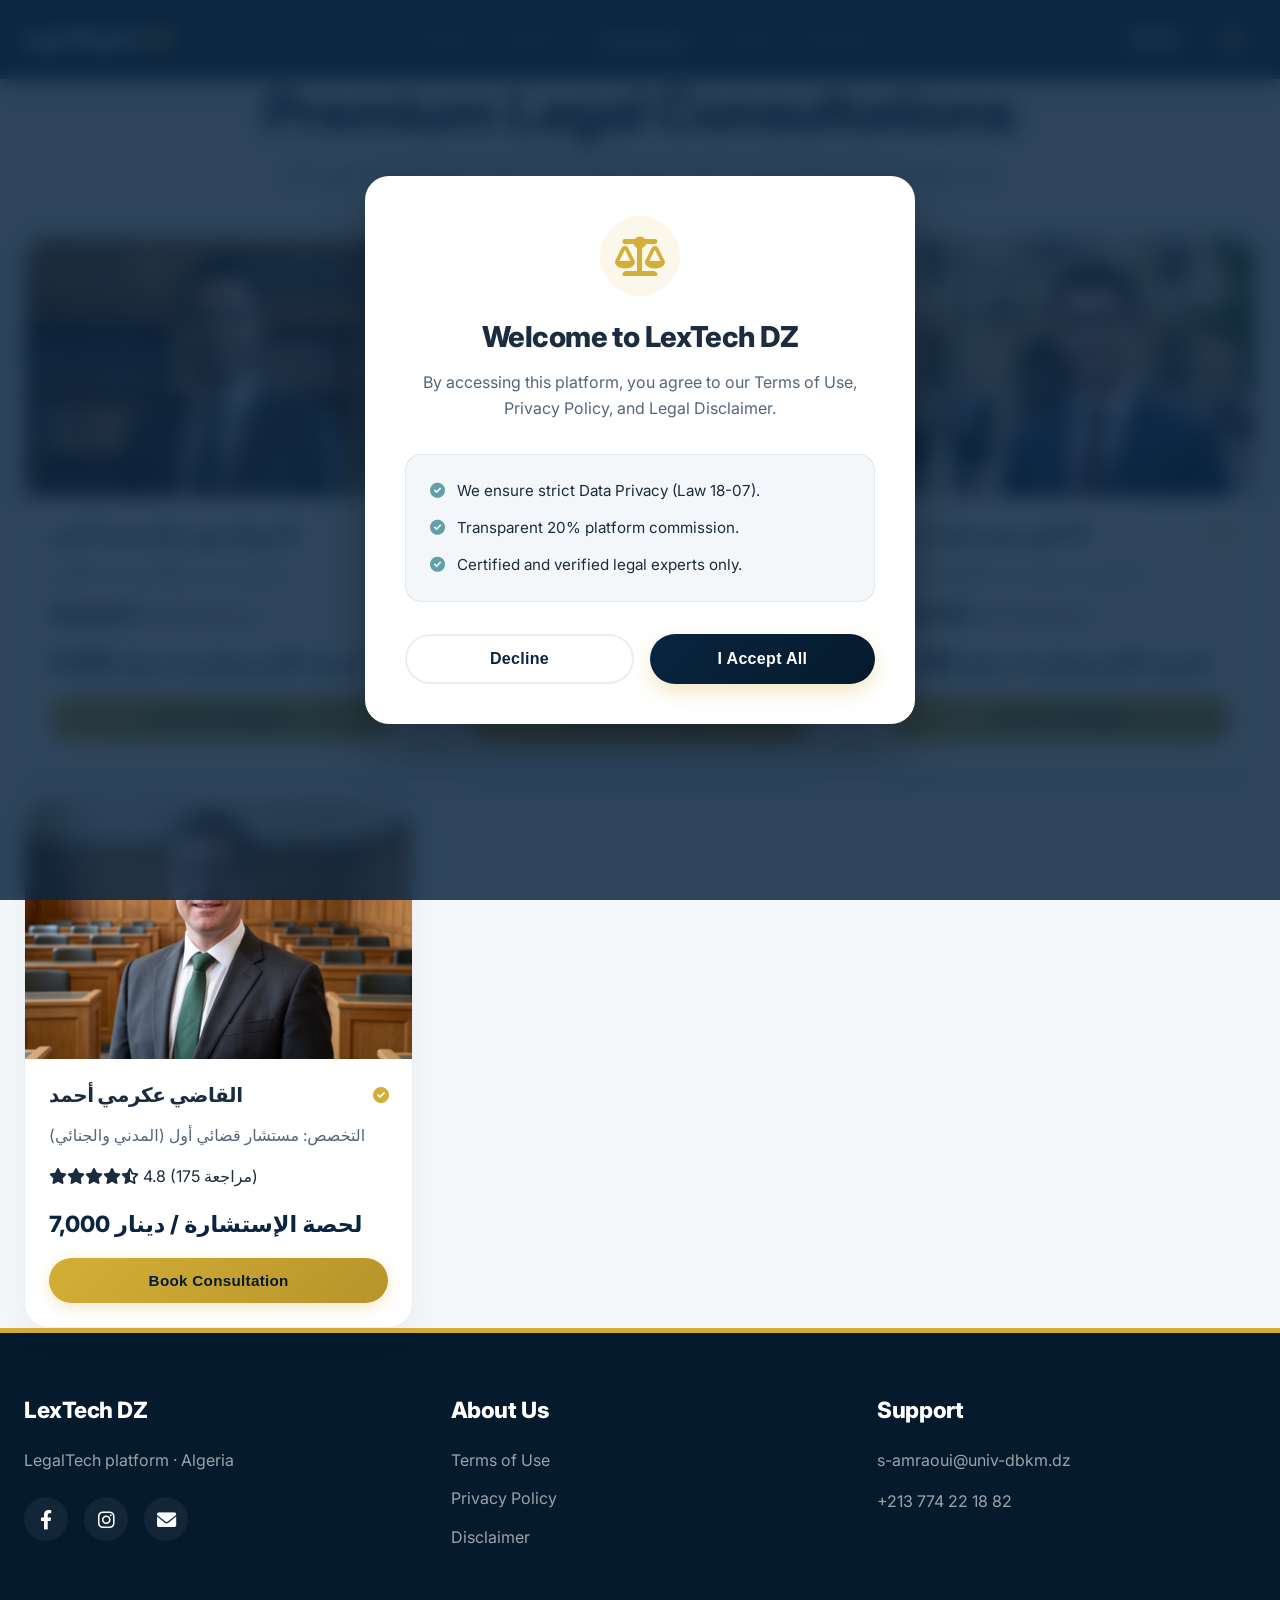
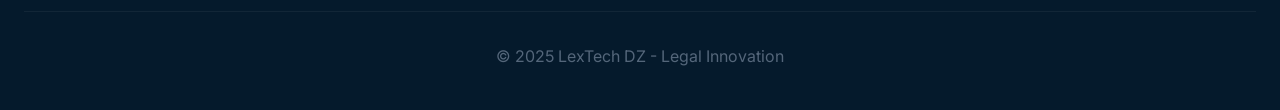
==== commit f6012ccf: "Update consultations.html" ====
--- a/consultations.html
+++ b/consultations.html
@@ -8,19 +8,215 @@
   <link href="https://fonts.googleapis.com/css2?family=Inter:opsz,wght@300;400;500;600;700;800&display=swap" rel="stylesheet">
   <link rel="stylesheet" href="css/style.css">
   <link rel="stylesheet" href="css/responsive.css">
+
   <style>
-    /* تنسيق خاص لصور الخبراء لتظهر بشكل احترافي ومتناسق (4x4) */
+    /* ========== MODERN FIXES FOR BUTTONS & MODAL ========== */
+
+    /* 1. إصلاح زر الحجز (إلغاء مظهر Windows 98 وتحديثه لزر عصري فخم) */
+    .btn-book, .book-consult-btn {
+      -webkit-appearance: none !important;
+      -moz-appearance: none !important;
+      appearance: none !important;
+      width: 100% !important;
+      background: linear-gradient(135deg, var(--gold, #D4AF37) 0%, var(--gold-dark, #b8942a) 100%) !important;
+      color: var(--primary-dark, #0A2540) !important;
+      border: none !important;
+      outline: none !important;
+      padding: 14px 24px !important;
+      border-radius: 50px !important;
+      font-weight: 700 !important;
+      font-size: 0.95rem !important;
+      cursor: pointer !important;
+      transition: all 0.3s cubic-bezier(0.16, 1, 0.3, 1) !important;
+      box-shadow: 0 4px 15px rgba(212, 175, 55, 0.3) !important;
+      display: inline-flex !important;
+      align-items: center !important;
+      justify-content: center !important;
+      gap: 8px !important;
+      letter-spacing: 0.3px !important;
+    }
+
+    .btn-book:hover, .book-consult-btn:hover {
+      transform: translateY(-3px) !important;
+      box-shadow: 0 8px 25px rgba(212, 175, 55, 0.5) !important;
+      background: linear-gradient(135deg, var(--gold-light, #f5d165) 0%, var(--gold, #D4AF37) 100%) !important;
+    }
+
+    .btn-book:active, .book-consult-btn:active {
+      transform: translateY(1px) !important;
+      box-shadow: 0 2px 8px rgba(212, 175, 55, 0.3) !important;
+    }
+
+    /* 2. إصلاح صور الخبراء (مقاس 4x4) */
     .lawyer-img {
-      height: 250px; /* زيادة الطول قليلاً لتناسب الصور الشخصية */
-      padding: 0; /* إزالة الحواف الداخلية */
-      overflow: hidden;
+      height: 260px !important;
+      padding: 0 !important;
+      overflow: hidden !important;
+      background: var(--bg-light) !important;
     }
     .lawyer-img img {
-      width: 100%;
-      height: 100%;
-      object-fit: cover; /* يضمن ملء الصورة للمربع دون تشويه أبعادها */
-      object-position: top; /* يركز على وجه الشخص */
-    }
+      width: 100% !important;
+      height: 100% !important;
+      object-fit: cover !important;
+      object-position: top !important;
+    }
+
+    /* 3. إصلاح النافذة المنبثقة (إجبار الانبثاق في منتصف الشاشة فوق المحتوى) */
+    .modal {
+      position: fixed !important;
+      top: 0 !important;
+      left: 0 !important;
+      right: 0 !important;
+      bottom: 0 !important;
+      width: 100vw !important;
+      height: 100vh !important;
+      background: rgba(10, 37, 64, 0.85) !important;
+      backdrop-filter: blur(10px) !important;
+      -webkit-backdrop-filter: blur(10px) !important;
+      z-index: 999999 !important;
+      display: none; /* يتم تحويلها لـ flex بالجافاسكربت */
+      align-items: center !important;
+      justify-content: center !important;
+      padding: 20px !important;
+      box-sizing: border-box !important;
+    }
+
+    .modal-content {
+      background: var(--bg-white, #ffffff) !important;
+      padding: 2.5rem 2rem !important;
+      border-radius: 24px !important;
+      width: 100% !important;
+      max-width: 520px !important;
+      position: relative !important;
+      box-shadow: 0 25px 50px rgba(0, 0, 0, 0.4) !important;
+      border: 1px solid rgba(212, 175, 55, 0.3) !important;
+      max-height: 90vh !important;
+      overflow-y: auto !important;
+      animation: modalSlideUp 0.3s cubic-bezier(0.16, 1, 0.3, 1) !important;
+    }
+
+    .close-modal {
+      position: absolute !important;
+      top: 1.2rem !important;
+      right: 1.5rem !important;
+      font-size: 1.8rem !important;
+      cursor: pointer !important;
+      color: var(--text-gray, #888) !important;
+      transition: color 0.2s ease !important;
+      line-height: 1 !important;
+    }
+    [dir="rtl"] .close-modal {
+      right: auto !important;
+      left: 1.5rem !important;
+    }
+    .close-modal:hover { color: #e11d48 !important; }
+
+    /* خطوات المودال */
+    .modal-step { display: none; }
+    .modal-step.active { display: block; animation: fadeIn 0.3s ease; }
+
+    .step-indicator {
+      display: flex;
+      justify-content: space-between;
+      margin-bottom: 1.5rem;
+      position: relative;
+    }
+    .step-indicator::before {
+      content: '';
+      position: absolute;
+      top: 50%;
+      left: 0;
+      right: 0;
+      height: 2px;
+      background: var(--border-light, #e2e8f0);
+      z-index: 1;
+      transform: translateY(-50%);
+    }
+    .step-dot {
+      width: 34px;
+      height: 34px;
+      border-radius: 50%;
+      background: var(--bg-light, #f8fafc);
+      border: 2px solid var(--border-light, #cbd5e1);
+      display: flex;
+      align-items: center;
+      justify-content: center;
+      font-weight: 700;
+      font-size: 0.9rem;
+      z-index: 2;
+      color: var(--text-gray, #64748b);
+      transition: all 0.3s ease;
+    }
+    .step-dot.active {
+      background: var(--gold, #D4AF37);
+      border-color: var(--gold, #D4AF37);
+      color: #0A2540;
+    }
+
+    /* خيارات الدفع */
+    .payment-options {
+      display: flex;
+      flex-direction: column;
+      gap: 0.8rem;
+      margin: 1rem 0;
+    }
+    .pay-option {
+      display: flex;
+      align-items: center;
+      gap: 1rem;
+      padding: 0.9rem 1rem;
+      border: 1px solid var(--border-light, #e2e8f0);
+      border-radius: 12px;
+      cursor: pointer;
+      transition: all 0.2s ease;
+    }
+    .pay-option:hover, .pay-option.selected {
+      border-color: var(--gold, #D4AF37);
+      background: rgba(212, 175, 55, 0.08);
+    }
+    .pay-option i { font-size: 1.5rem; color: var(--gold, #D4AF37); width: 30px; text-align: center; }
+
+    /* صندوق الشات */
+    .chat-box {
+      background: var(--bg-light, #f8fafc);
+      border-radius: 12px;
+      padding: 1rem;
+      height: 220px;
+      overflow-y: auto;
+      display: flex;
+      flex-direction: column;
+      gap: 0.8rem;
+      border: 1px solid var(--border-light, #e2e8f0);
+      margin-bottom: 1rem;
+    }
+    .chat-msg {
+      max-width: 85%;
+      padding: 0.7rem 1rem;
+      border-radius: 14px;
+      font-size: 0.88rem;
+      line-height: 1.4;
+    }
+    .chat-msg.expert {
+      background: var(--primary, #0A2540);
+      color: white;
+      align-self: flex-start;
+      border-bottom-left-radius: 2px;
+    }
+    .chat-msg.user {
+      background: var(--gold, #D4AF37);
+      color: #0A2540;
+      align-self: flex-end;
+      border-bottom-right-radius: 2px;
+      font-weight: 600;
+    }
+    .chat-input-row { display: flex; gap: 0.5rem; }
+    .chat-input-row input { margin-bottom: 0; font-size: 0.85rem; }
+
+    @keyframes modalSlideUp {
+      from { transform: translateY(30px); opacity: 0; }
+      to { transform: translateY(0); opacity: 1; }
+    }
+    @keyframes fadeIn { from { opacity: 0; } to { opacity: 1; } }
   </style>
 </head>
 <body>
@@ -52,7 +248,6 @@
       </div>
 
       <div class="consultations-grid" id="lawyersGrid">
-        
         <div class="lawyer-card">
           <div class="lawyer-img">
             <img src="images/consultations-providers/hadjmohamed-aymen.png" alt="البروفيسور حاج محمد أيمن">
@@ -104,18 +299,91 @@
             <button class="btn-book book-consult-btn" data-name="القاضي عكرمي أحمد" data-fee="7000" data-i18n="book_btn">Book Consultation</button>
           </div>
         </div>
-
       </div>
     </div>
 
-    <div id="paymentModal" class="modal" style="display:none;">
+    <div id="bookingModal" class="modal">
       <div class="modal-content">
-        <span class="close-modal">&times;</span>
-        <h3>Simulate Payment</h3>
-        <p>Booking with <strong id="modalLawyerName"></strong></p>
-        <p>Amount: <strong id="modalAmount"></strong> DZD</p>
-        <button id="simulatePayBtn" class="btn-primary">Confirm Payment</button>
-        <div id="paymentResult" style="margin-top:1rem;"></div>
+        <span class="close-modal" id="closeBookingModal">&times;</span>
+        
+        <div class="step-indicator">
+          <div class="step-dot active" id="dot1">1</div>
+          <div class="step-dot" id="dot2">2</div>
+          <div class="step-dot" id="dot3">3</div>
+        </div>
+
+        <div class="modal-step active" id="step1">
+          <h3><i class="fas fa-file-signature" style="color:var(--gold, #D4AF37);"></i> شروط الاستشارة القانونية</h3>
+          <p style="font-size: 0.9rem; margin-top: 0.5rem;">أنت بصدد طلب استشارة خاصة مع: <br><strong id="step1ExpertName" style="color:var(--primary, #0A2540);"></strong></p>
+          
+          <div style="background:var(--bg-light, #f8fafc); padding:0.9rem; border-radius:12px; margin: 1rem 0; font-size: 0.82rem; border-left: 3px solid var(--gold, #D4AF37);">
+            <p>• تُقدم الاستشارة في غضون 24 ساعة عبر محادثة كتابية/صوتية مشفرة.</p>
+            <p>• تلتزم المنصة بحماية بياناتك الشخصية وفقاً للقانون 18-07.</p>
+            <p>• اقتطاع عمولة المنصة (20%) يضمن متابعة الملف وحق الاسترجاع.</p>
+          </div>
+
+          <label style="display:flex; align-items:center; gap:8px; font-size: 0.85rem; cursor:pointer;">
+            <input type="checkbox" id="acceptConsultTerms"> أوافق على شروط الخدمة والسرية المهنية
+          </label>
+          
+          <button id="goToStep2Btn" class="btn-book" style="margin-top:1.2rem;" disabled>المتابعة لخطوة الدفع ←</button>
+        </div>
+
+        <div class="modal-step" id="step2">
+          <h3><i class="fas fa-credit-card" style="color:var(--gold, #D4AF37);"></i> اختر طريقة الدفع</h3>
+          <p style="font-size:0.85rem;">المبلغ الإجمالي: <strong id="step2Amount" style="color:var(--gold, #D4AF37); font-size:1.1rem;"></strong> دج</p>
+          
+          <div class="payment-options">
+            <label class="pay-option selected">
+              <input type="radio" name="payMethod" value="edahabia" checked>
+              <i class="fas fa-credit-card"></i>
+              <div>
+                <strong>البطاقة الذهبية (Edahabia)</strong>
+                <div style="font-size:0.75rem; color:var(--text-gray, #64748b);">دفع فوري عبر بريد الجزائر</div>
+              </div>
+            </label>
+            <label class="pay-option">
+              <input type="radio" name="payMethod" value="cib">
+              <i class="fas fa-money-check-alt"></i>
+              <div>
+                <strong>بطاقة CIB البنكية</strong>
+                <div style="font-size:0.75rem; color:var(--text-gray, #64748b);">متاحة لجميع البنوك الجزائرية</div>
+              </div>
+            </label>
+            <label class="pay-option">
+              <input type="radio" name="payMethod" value="baridimob">
+              <i class="fas fa-mobile-alt"></i>
+              <div>
+                <strong>تطبيق بريدي موب (BaridiMob)</strong>
+                <div style="font-size:0.75rem; color:var(--text-gray, #64748b);">تحويل سريع عبر RIP</div>
+              </div>
+            </label>
+          </div>
+
+          <button id="processPayBtn" class="btn-book">تأكيد الدفع وفتح الاستشارة (محاكاة) ✔</button>
+        </div>
+
+        <div class="modal-step" id="step3">
+          <div style="display:flex; align-items:center; gap:10px; margin-bottom: 0.8rem;">
+            <i class="fas fa-shield-alt" style="color:#16a34a; font-size: 1.3rem;"></i>
+            <div>
+              <h4 style="margin:0;" id="chatExpertTitle">محادثة الاستشارة</h4>
+              <small style="color:#16a34a;"><i class="fas fa-circle" style="font-size:0.5rem;"></i> محادثة مشفرة ومباشرة</small>
+            </div>
+          </div>
+
+          <div class="chat-box" id="chatMessages">
+            <div class="chat-msg expert" id="welcomeMsg">
+              مرحباً بك! أنا جاهز لمعاينة ملفك القانوني والإجابة على تساؤلاتك بدقة. تفضل بطرح سؤالك.
+            </div>
+          </div>
+
+          <div class="chat-input-row">
+            <input type="text" id="userChatInput" placeholder="اكتب استفسارك هنا..." style="font-size:0.85rem;">
+            <button id="sendChatBtn" class="btn-book" style="width: auto !important; padding: 10px 18px !important;"><i class="fas fa-paper-plane"></i></button>
+          </div>
+        </div>
+
       </div>
     </div>
   </main>
@@ -153,44 +421,106 @@
   </footer>
 
   <script src="js/main.js"></script>
-  <script src="js/payment-mock.js"></script>
   <script>
-    // التحكم في نافذة الدفع والتأكيد
-    const modal = document.getElementById('paymentModal');
-    const btns = document.querySelectorAll('.book-consult-btn');
-    const closeSpan = document.querySelector('.close-modal');
-    const modalLawyer = document.getElementById('modalLawyerName');
-    const modalAmountSpan = document.getElementById('modalAmount');
+    // ========== التحكم بالنافذة المنبثقة والجافاسكربت ==========
+    const bookingModal = document.getElementById('bookingModal');
+    const closeBookingModal = document.getElementById('closeBookingModal');
+    const bookBtns = document.querySelectorAll('.book-consult-btn');
     
-    let currentLawyerName = '', currentFee = 0;
-    
-    btns.forEach(btn => {
-      btn.addEventListener('click', () => {
-        currentLawyerName = btn.getAttribute('data-name');
-        currentFee = parseInt(btn.getAttribute('data-fee'));
-        modalLawyer.innerText = currentLawyerName;
-        modalAmountSpan.innerText = currentFee;
-        modal.style.display = 'flex';
+    const step1 = document.getElementById('step1');
+    const step2 = document.getElementById('step2');
+    const step3 = document.getElementById('step3');
+    const dot1 = document.getElementById('dot1');
+    const dot2 = document.getElementById('dot2');
+    const dot3 = document.getElementById('dot3');
+
+    const acceptTermsCheck = document.getElementById('acceptConsultTerms');
+    const goToStep2Btn = document.getElementById('goToStep2Btn');
+    const processPayBtn = document.getElementById('processPayBtn');
+
+    let selectedExpert = '';
+    let selectedFee = 0;
+
+    // عند الضغط على زر الحجز
+    bookBtns.forEach(btn => {
+      btn.addEventListener('click', (e) => {
+        e.preventDefault();
+        selectedExpert = btn.getAttribute('data-name');
+        selectedFee = btn.getAttribute('data-fee');
+
+        document.getElementById('step1ExpertName').innerText = selectedExpert;
+        document.getElementById('step2Amount').innerText = selectedFee;
+        document.getElementById('chatExpertTitle').innerText = selectedExpert;
+        document.getElementById('welcomeMsg').innerText = `مرحباً بك! أنا ${selectedExpert}، يسعدني تقديم الاستشارة لك. تفضل بتوضيح سؤالك القانوني.`;
+
+        resetModal();
+        bookingModal.style.setProperty('display', 'flex', 'important');
       });
     });
-    
-    closeSpan.onclick = () => modal.style.display = 'none';
-    window.onclick = (e) => { if(e.target === modal) modal.style.display = 'none'; };
-    
-    document.getElementById('simulatePayBtn').addEventListener('click', () => {
-      if(window.LexTechPayment) {
-        window.LexTechPayment.simulatePayment(currentLawyerName, currentFee);
-      } else {
-        const platformShare = currentFee * 0.2;
-        const lawyerShare = currentFee * 0.8;
-        document.getElementById('paymentResult').innerHTML = `
-          <div style="background:#e6f7e6; color: #166534; padding:1rem; border-radius:8px; border: 1px solid #bbf7d0;">
-            <i class="fas fa-check-circle"></i> Payment successful!<br>
-            <small>Platform (20%): ${platformShare} DZD | Expert receives (80%): ${lawyerShare} DZD.</small>
-          </div>
-        `;
-      }
+
+    closeBookingModal.onclick = () => bookingModal.style.setProperty('display', 'none', 'important');
+    window.onclick = (e) => { 
+      if (e.target === bookingModal) bookingModal.style.setProperty('display', 'none', 'important'); 
+    };
+
+    acceptTermsCheck.addEventListener('change', () => {
+      goToStep2Btn.disabled = !acceptTermsCheck.checked;
+      goToStep2Btn.style.opacity = acceptTermsCheck.checked ? "1" : "0.5";
     });
+
+    goToStep2Btn.addEventListener('click', () => {
+      step1.classList.remove('active');
+      step2.classList.add('active');
+      dot2.classList.add('active');
+    });
+
+    processPayBtn.addEventListener('click', () => {
+      step2.classList.remove('active');
+      step3.classList.add('active');
+      dot3.classList.add('active');
+    });
+
+    // إرسال رسائل الشات
+    const sendChatBtn = document.getElementById('sendChatBtn');
+    const userChatInput = document.getElementById('userChatInput');
+    const chatMessages = document.getElementById('chatMessages');
+
+    function sendMessage() {
+      const text = userChatInput.value.trim();
+      if (!text) return;
+
+      const userMsg = document.createElement('div');
+      userMsg.className = 'chat-msg user';
+      userMsg.innerText = text;
+      chatMessages.appendChild(userMsg);
+      userChatInput.value = '';
+      chatMessages.scrollTop = chatMessages.scrollHeight;
+
+      setTimeout(() => {
+        const replyMsg = document.createElement('div');
+        replyMsg.className = 'chat-msg expert';
+        replyMsg.innerText = `شكراً لتوضيحك. بناءً على النصوص القانونية الجزائرية المعمول بها، فإن موقفك السليم يتطلب إعداد ملف يتضمن المستندات الرسمية. سأقوم بتزويدك بالتفاصيل الكاملة.`;
+        chatMessages.appendChild(replyMsg);
+        chatMessages.scrollTop = chatMessages.scrollHeight;
+      }, 1500);
+    }
+
+    sendChatBtn.addEventListener('click', sendMessage);
+    userChatInput.addEventListener('keypress', (e) => {
+      if (e.key === 'Enter') sendMessage();
+    });
+
+    function resetModal() {
+      step1.classList.add('active');
+      step2.classList.remove('active');
+      step3.classList.remove('active');
+      dot1.classList.add('active');
+      dot2.classList.remove('active');
+      dot3.classList.remove('active');
+      acceptTermsCheck.checked = false;
+      goToStep2Btn.disabled = true;
+      goToStep2Btn.style.opacity = "0.5";
+    }
   </script>
 </body>
-</html>+</html>
--- a/css/style.css
+++ b/css/style.css
@@ -458,6 +458,55 @@
   color: var(--primary);
 }
 
+/* ========== FIXED MODAL OVERLAY STYLES ========== */
+.modal {
+  position: fixed !important;
+  top: 0 !important;
+  left: 0 !important;
+  width: 100vw !important;
+  height: 100vh !important;
+  background: rgba(10, 37, 64, 0.85) !important; /* خلفية داكنة شفافة */
+  backdrop-filter: blur(8px) !important; /* تأثير ضبابي عصري */
+  -webkit-backdrop-filter: blur(8px) !important;
+  display: flex;
+  align-items: center;
+  justify-content: center;
+  z-index: 99999 !important; /* يضمن ظهور النافذة فوق كل عناصر الموقع بدون استثناء */
+}
+
+.modal-content {
+  background: var(--bg-white);
+  padding: 2rem;
+  border-radius: var(--radius-lg);
+  width: 90%;
+  max-width: 520px;
+  position: relative;
+  box-shadow: 0 25px 50px rgba(0, 0, 0, 0.4);
+  max-height: 90vh;
+  overflow-y: auto;
+  border: 1px solid var(--border-light);
+}
+
+.close-modal {
+  position: absolute;
+  top: 1rem;
+  right: 1.5rem;
+  font-size: 1.8rem;
+  cursor: pointer;
+  color: var(--text-gray);
+  transition: color 0.2s ease;
+  z-index: 10;
+}
+
+[dir="rtl"] .close-modal {
+  right: auto;
+  left: 1.5rem;
+}
+
+.close-modal:hover {
+  color: #e11d48;
+}
+
 /* ========== STATS SECTION ========== */
 .stats-row {
   display: flex;
@@ -679,6 +728,11 @@
 [dir="rtl"] .stats-row { flex-direction: row-reverse; justify-content: flex-start; }
 [dir="rtl"] .social-links { flex-direction: row-reverse; }
 [dir="rtl"] .footer-col ul li a:hover { padding-inline-start: 0; padding-inline-end: 8px; }
+
+/* منع انقلاب أزرار تغيير اللغة والوضع الليلي والقائمة عند التحويل للعربية */
+.header-actions {
+  direction: ltr !important;
+}
 
 /* ========== RESPONSIVE DESIGN (Mobile & Tablet) ========== */
 @media (max-width: 992px) {
@@ -714,4 +768,4 @@
   .hero-buttons .btn-primary, .hero-buttons .btn-outline { width: 100%; }
   .stat span:first-child { font-size: 2rem; }
   .auth-card { padding: 2rem 1.5rem; }
-}+}
